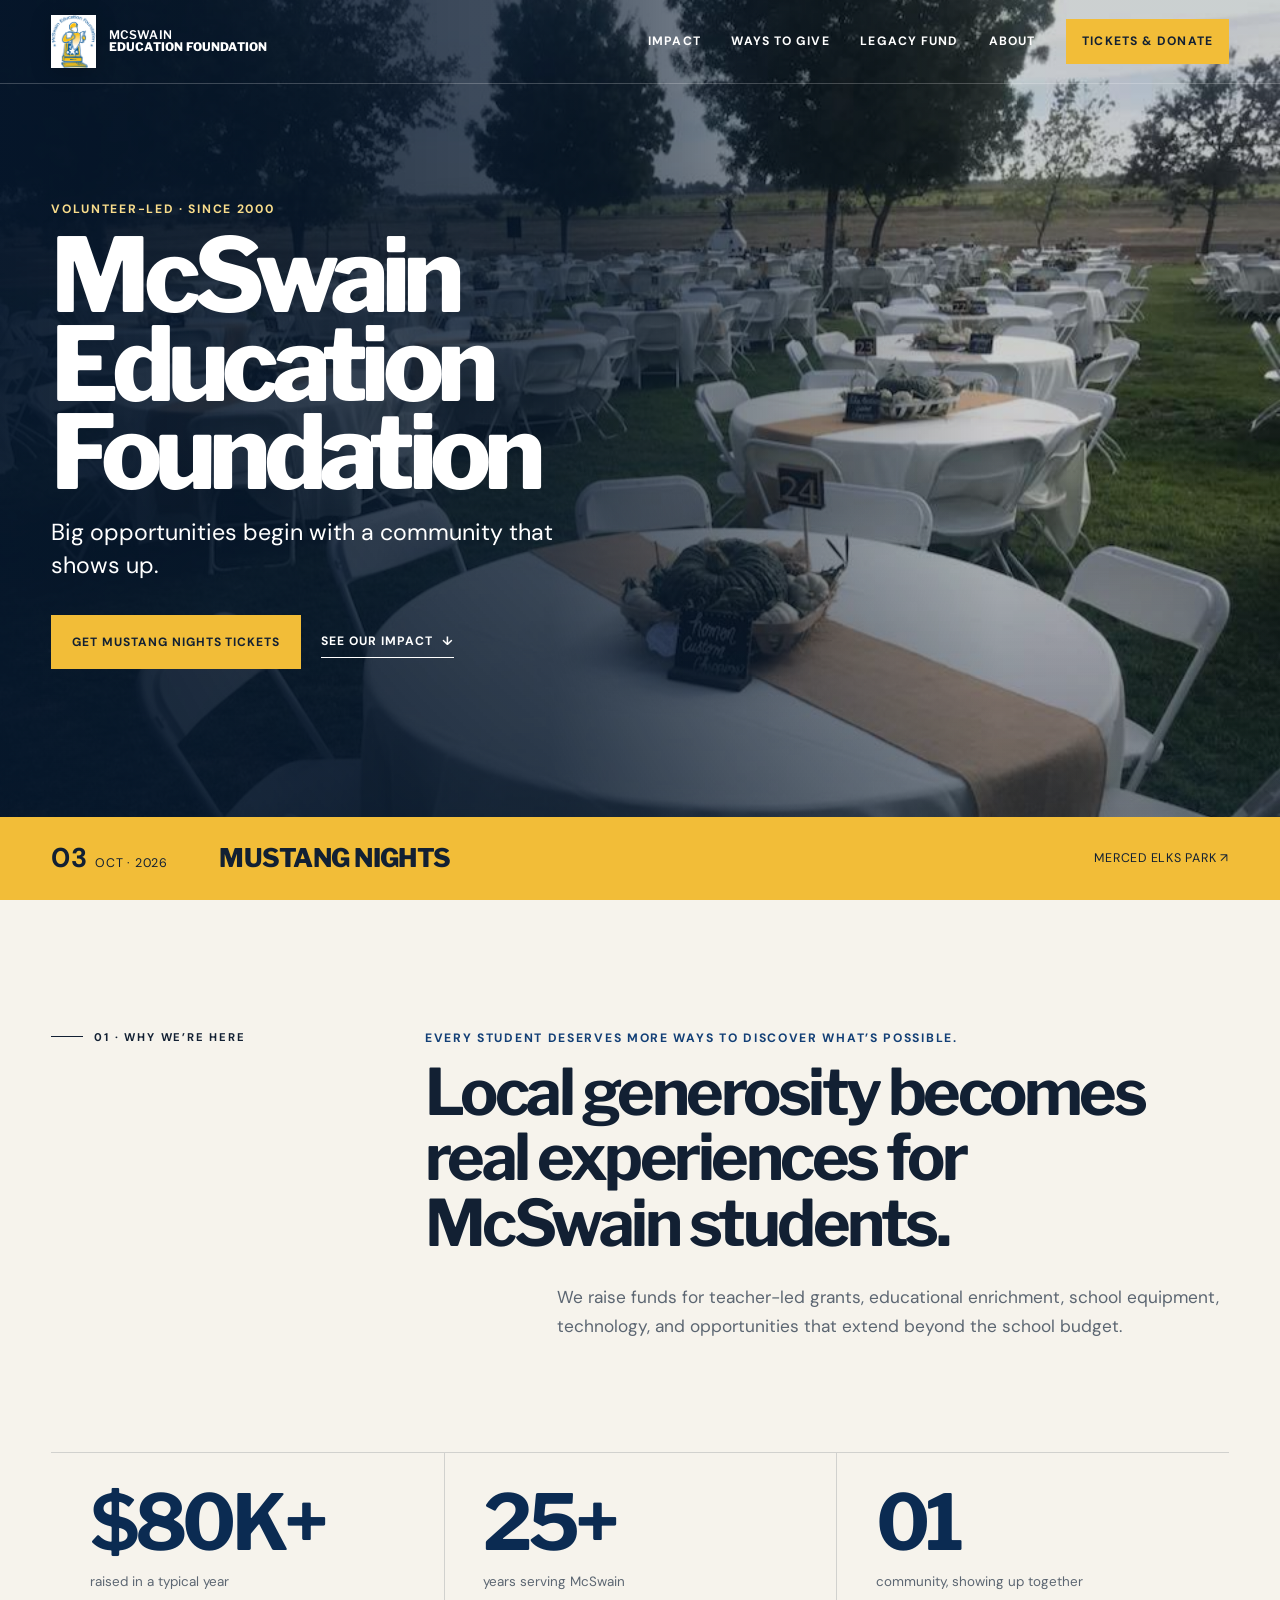
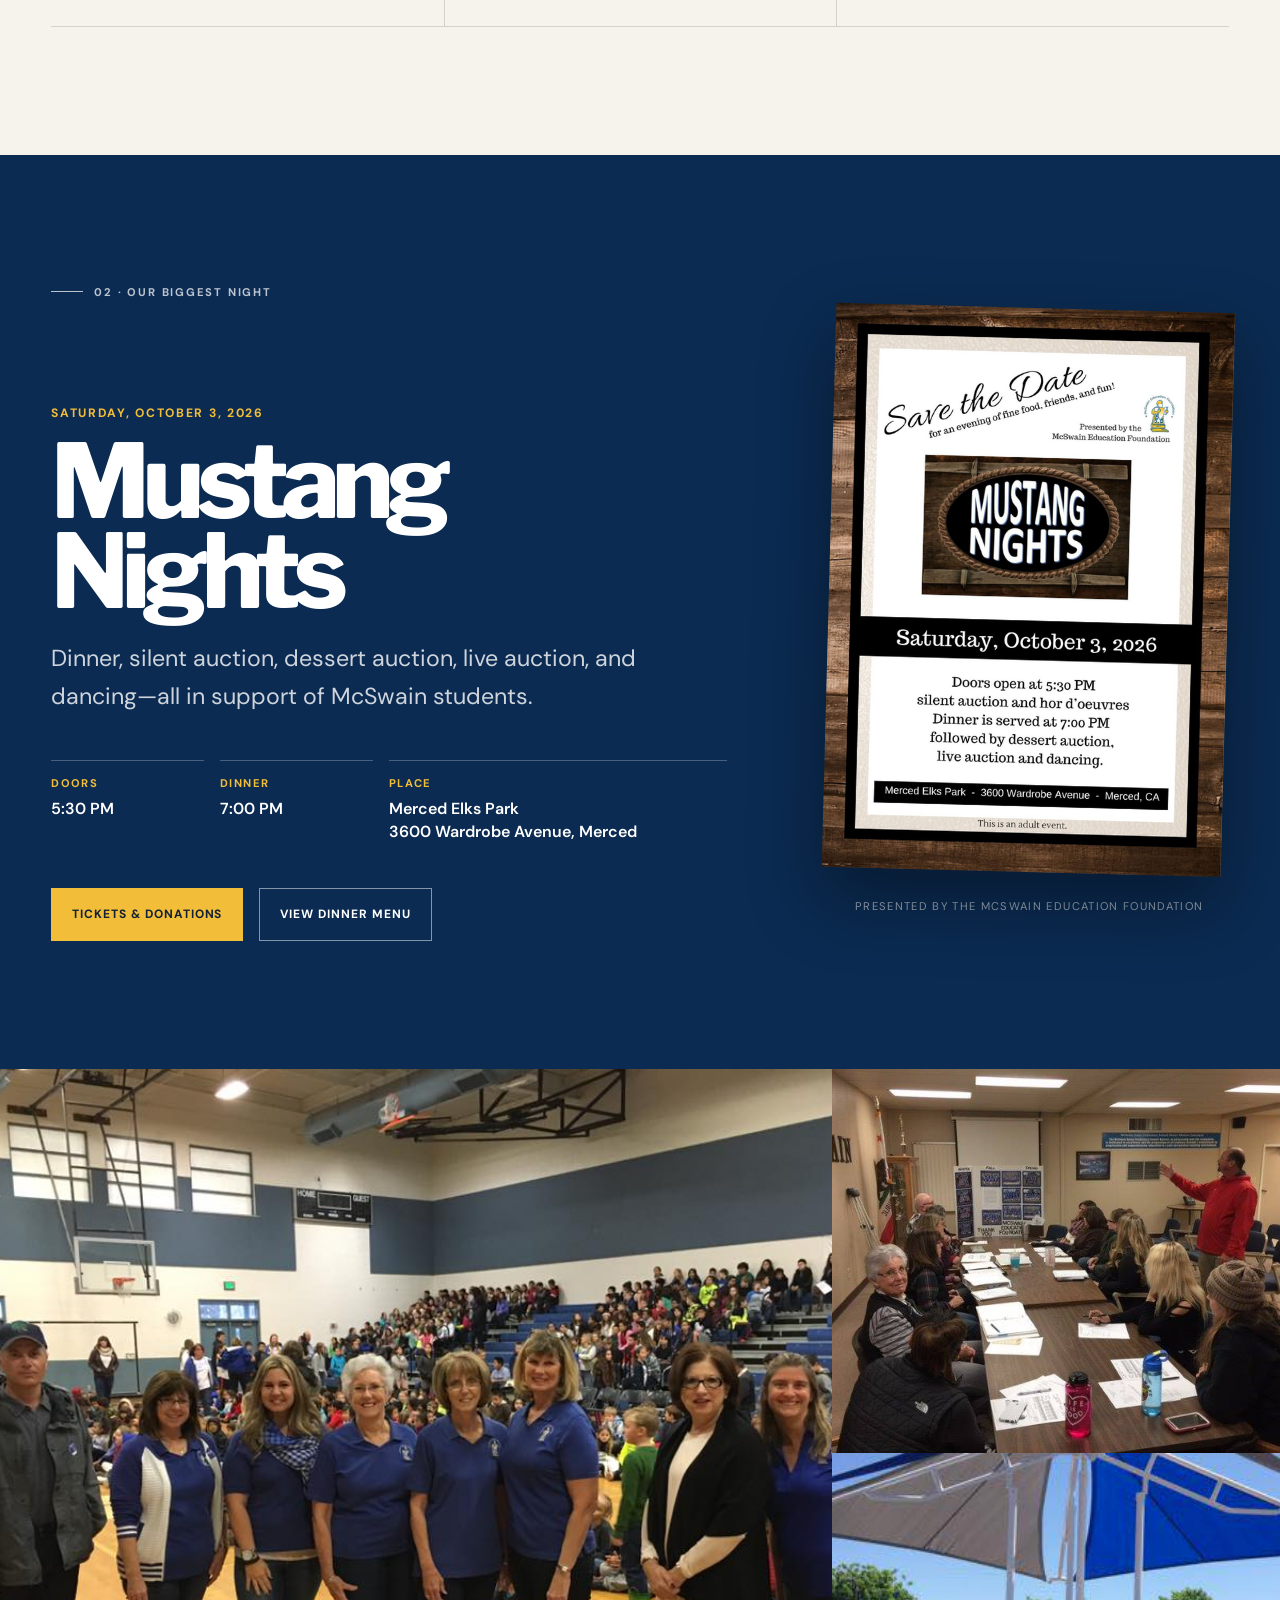
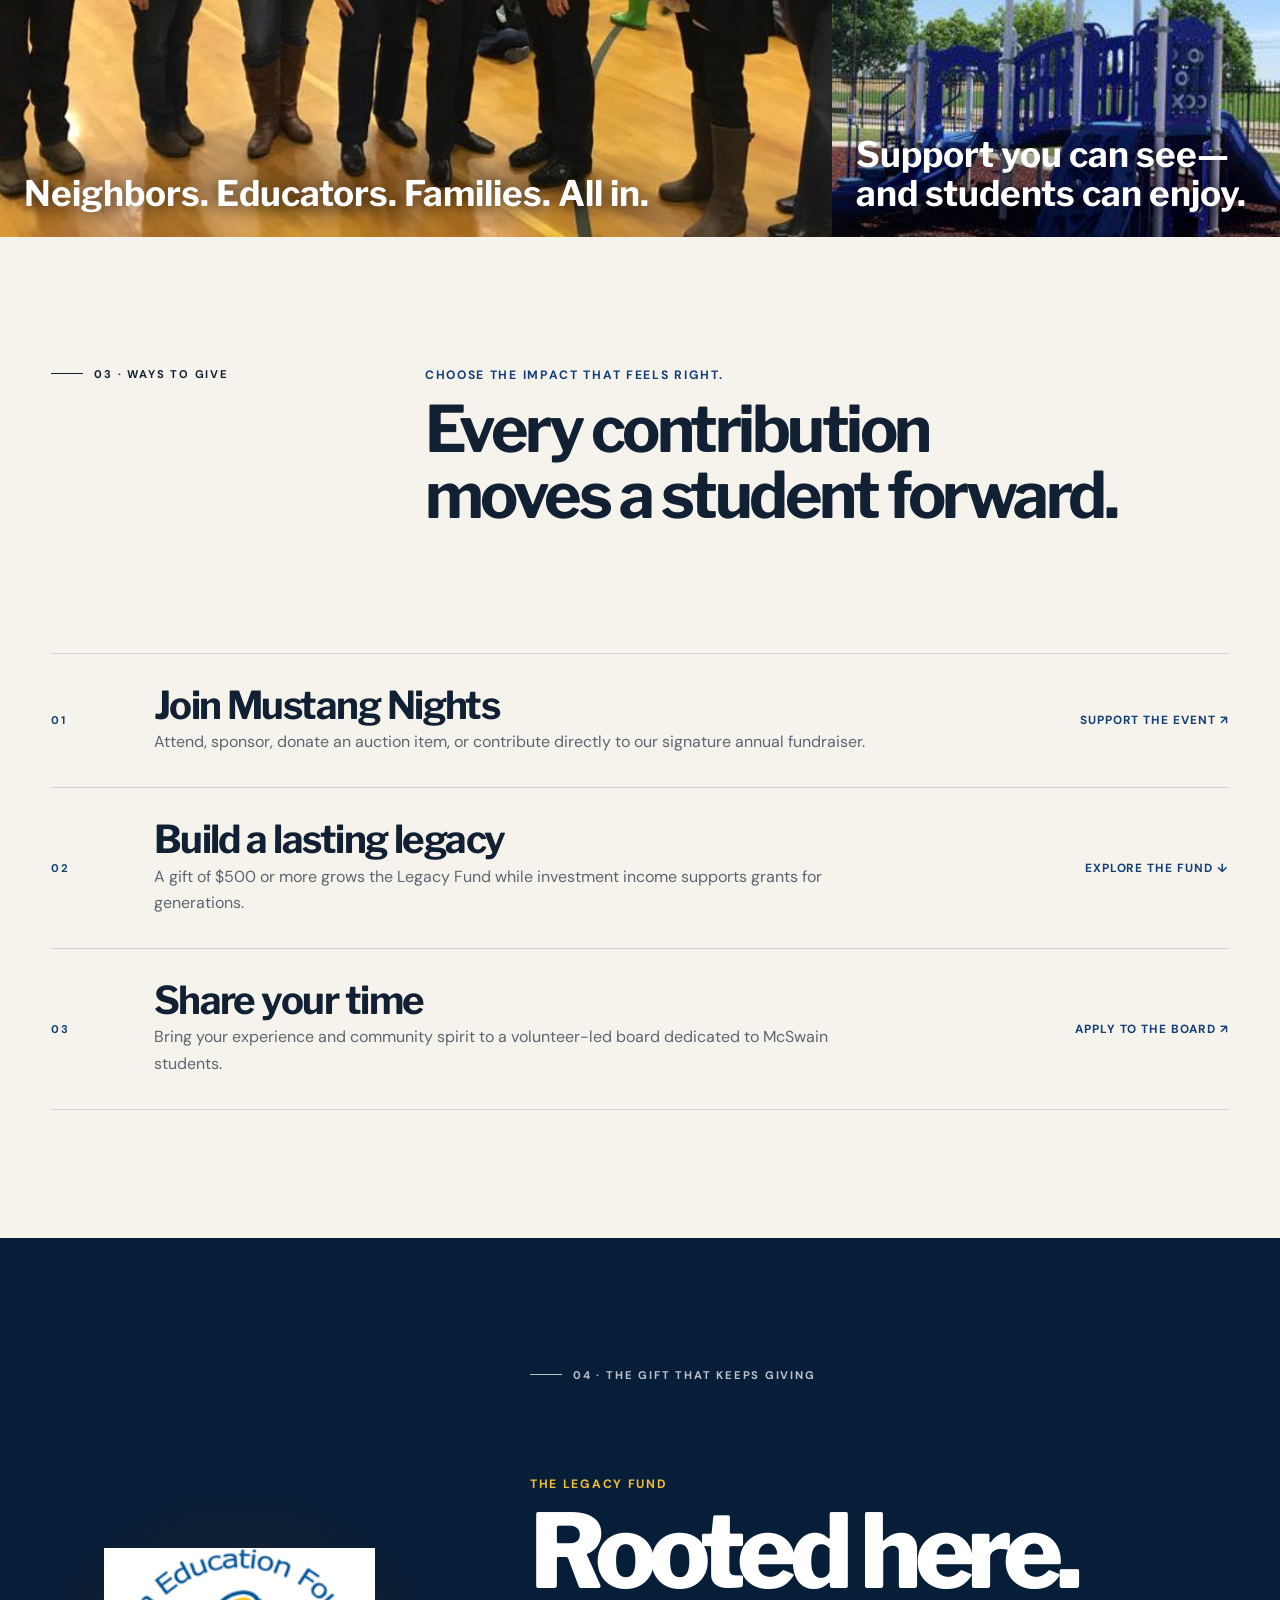
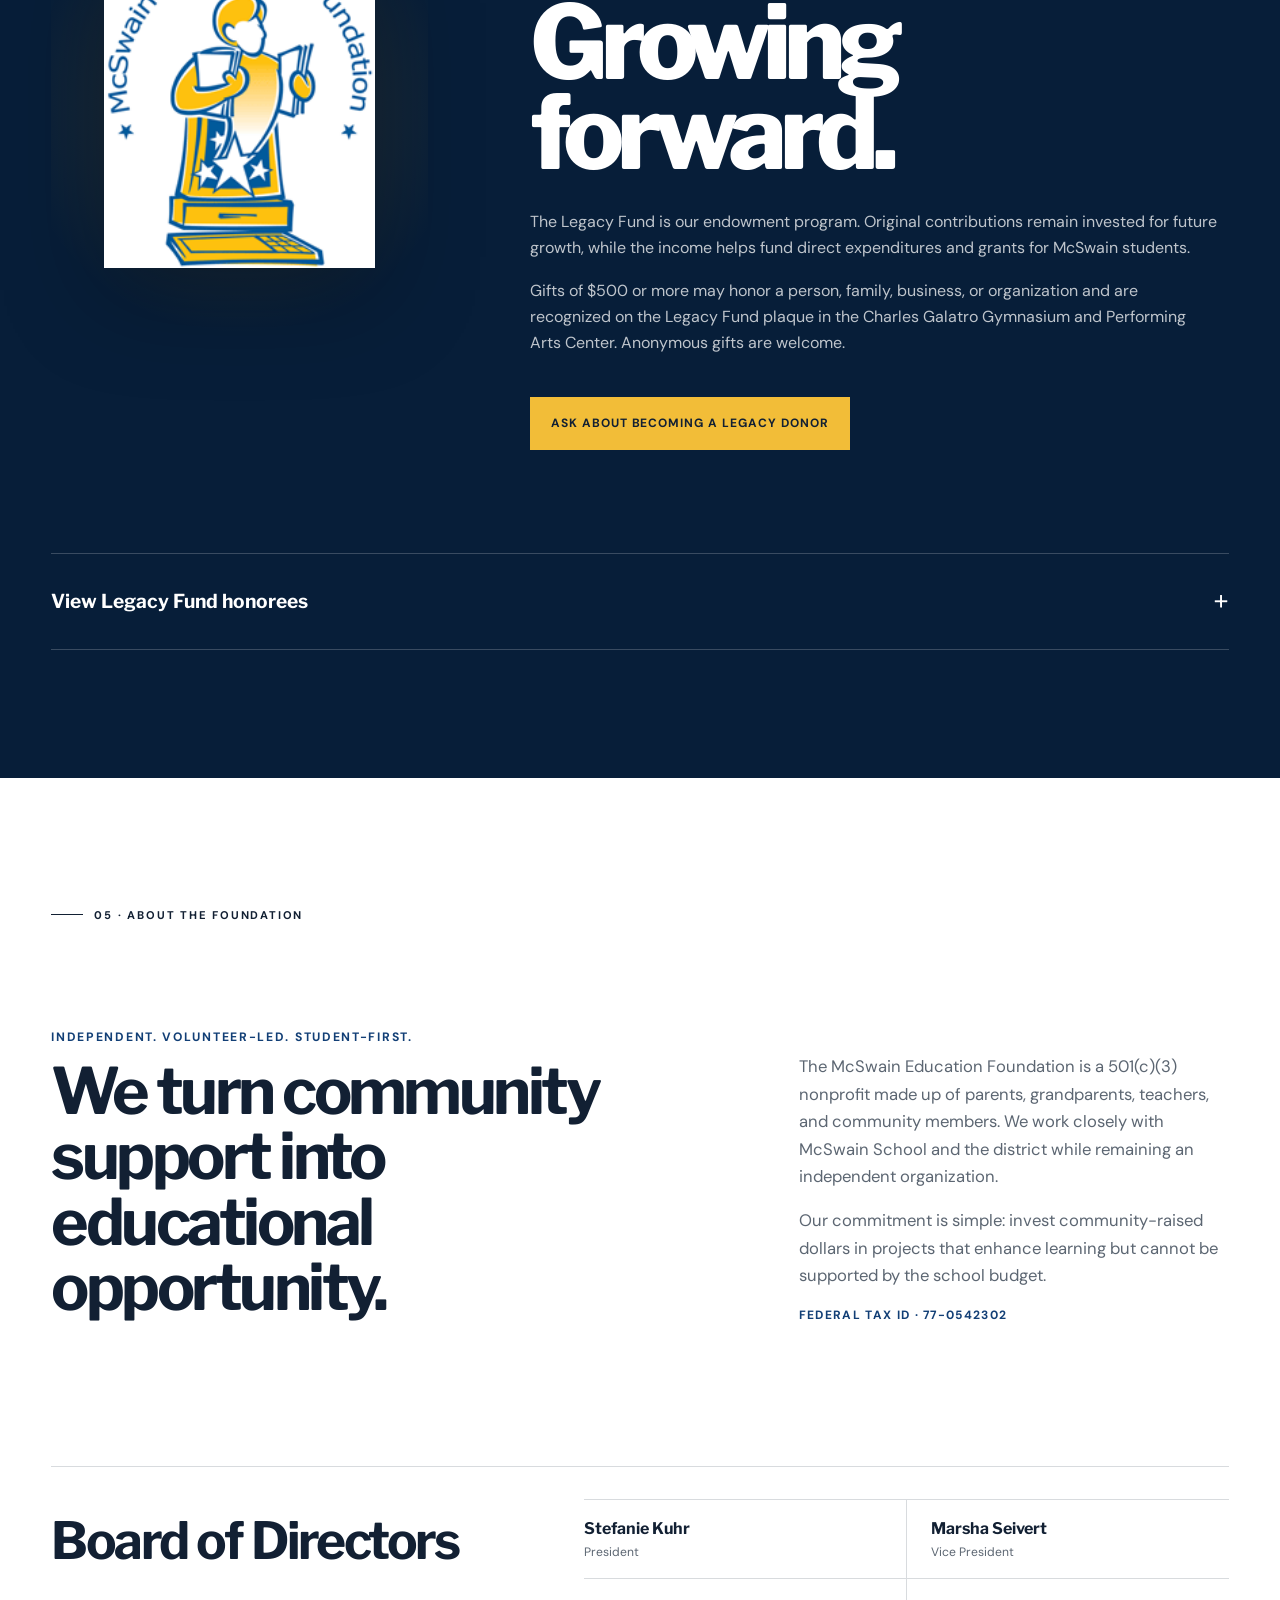
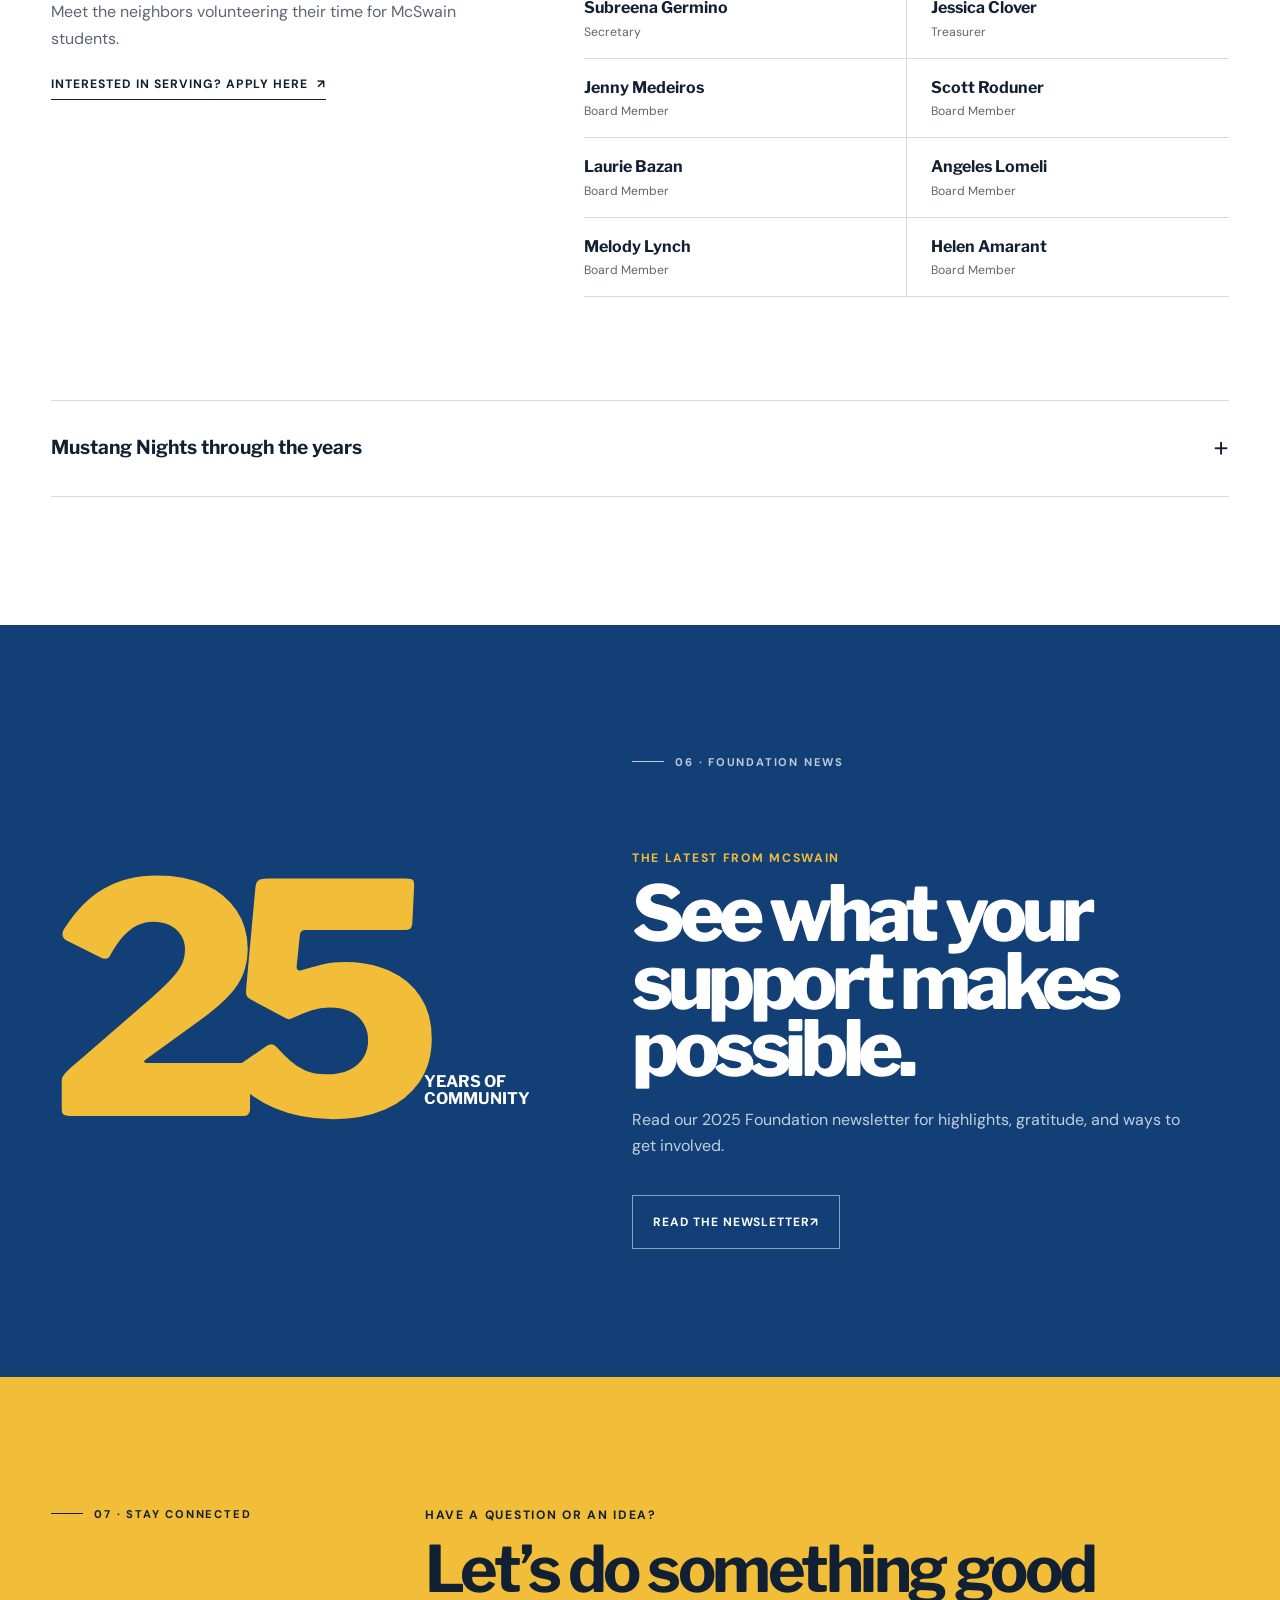
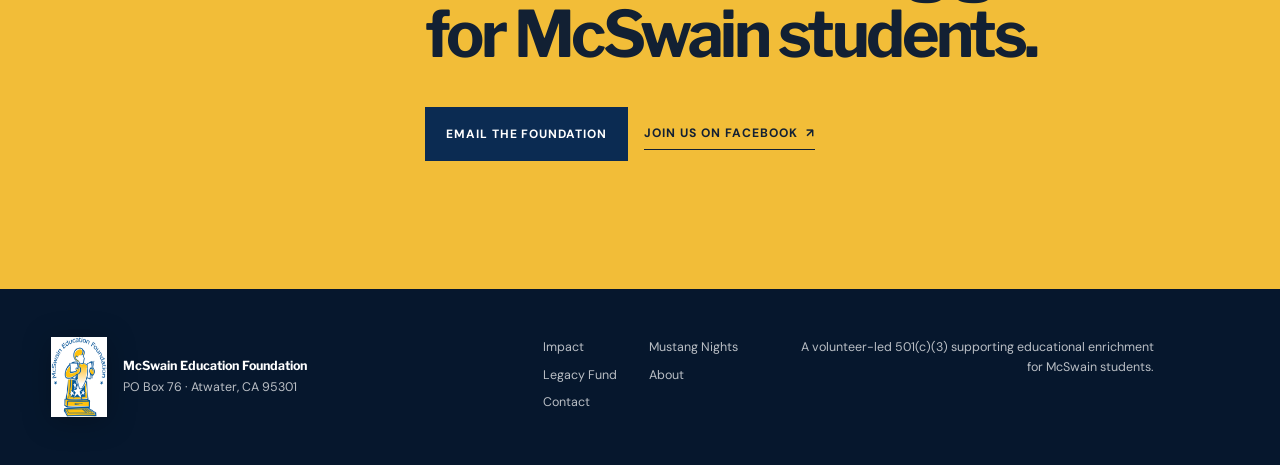
==== site/index.html @ 637811f9 "Build upgraded McSwain Education Foundation website" ====
<!doctype html>
<html lang="en">
  <head>
    <meta charset="UTF-8" />
    <meta name="viewport" content="width=device-width, initial-scale=1.0" />
    <meta
      name="description"
      content="The McSwain Education Foundation helps fund educational opportunities, classroom grants, and student enrichment at McSwain School."
    />
    <meta name="theme-color" content="#0b2b52" />
    <meta property="og:title" content="McSwain Education Foundation" />
    <meta
      property="og:description"
      content="A community-powered foundation creating bigger opportunities for McSwain students."
    />
    <meta property="og:image" content="assets/mustang-nights-tables.jpg" />
    <title>McSwain Education Foundation</title>
    <link rel="icon" href="assets/foundation-logo.png" />
    <link rel="preconnect" href="https://fonts.googleapis.com" />
    <link rel="preconnect" href="https://fonts.gstatic.com" crossorigin />
    <link
      href="https://fonts.googleapis.com/css2?family=DM+Sans:wght@400;500;600;700&family=Libre+Franklin:ital,wght@0,600;0,700;0,800;1,600&display=swap"
      rel="stylesheet"
    />
    <link rel="stylesheet" href="styles.css" />
    <script type="application/ld+json">
      {
        "@context": "https://schema.org",
        "@type": "NGO",
        "name": "McSwain Education Foundation",
        "foundingDate": "2000",
        "address": {
          "@type": "PostalAddress",
          "postOfficeBoxNumber": "76",
          "addressLocality": "Atwater",
          "addressRegion": "CA",
          "postalCode": "95301",
          "addressCountry": "US"
        },
        "taxID": "77-0542302"
      }
    </script>
  </head>
  <body>
    <a class="skip-link" href="#main">Skip to content</a>

    <header class="site-header" data-header>
      <a class="brand" href="#top" aria-label="McSwain Education Foundation home">
        <img src="assets/foundation-logo.png" alt="" width="54" height="64" />
        <span>McSwain <strong>Education Foundation</strong></span>
      </a>
      <button class="menu-toggle" type="button" aria-expanded="false" aria-controls="site-nav">
        <span></span><span></span>
        <span class="sr-only">Open menu</span>
      </button>
      <nav id="site-nav" class="site-nav" aria-label="Primary navigation">
        <a href="#impact">Impact</a>
        <a href="#give">Ways to give</a>
        <a href="#legacy">Legacy fund</a>
        <a href="#about">About</a>
        <a class="nav-cta" href="https://mcswaineducationfoundation.ticketspice.com/2026-mustang-nights">Tickets &amp; donate</a>
      </nav>
    </header>

    <main id="main">
      <section id="top" class="hero" aria-labelledby="hero-title">
        <div class="hero-media" aria-hidden="true">
          <img src="assets/mustang-nights-tables.jpg" alt="" />
        </div>
        <div class="hero-shade" aria-hidden="true"></div>
        <div class="hero-content">
          <p class="eyebrow hero-kicker">Volunteer-led · Since 2000</p>
          <h1 id="hero-title">McSwain<br />Education Foundation</h1>
          <p class="hero-promise">Big opportunities begin with a community that shows up.</p>
          <div class="hero-actions">
            <a class="button button-gold" href="https://mcswaineducationfoundation.ticketspice.com/2026-mustang-nights">Get Mustang Nights tickets</a>
            <a class="text-link text-link-light" href="#impact">See our impact <span aria-hidden="true">↓</span></a>
          </div>
        </div>
        <a class="event-ribbon" href="#mustang-nights" aria-label="Mustang Nights 2026 event details">
          <span class="event-date"><strong>03</strong> OCT · 2026</span>
          <span class="event-name">Mustang Nights</span>
          <span class="event-place">Merced Elks Park <span aria-hidden="true">↗</span></span>
        </a>
      </section>

      <section id="impact" class="intro section-pad">
        <div class="section-label reveal">01 · Why we’re here</div>
        <div class="intro-copy reveal">
          <p class="eyebrow">Every student deserves more ways to discover what’s possible.</p>
          <h2>Local generosity becomes real experiences for McSwain students.</h2>
          <p>
            We raise funds for teacher-led grants, educational enrichment, school equipment,
            technology, and opportunities that extend beyond the school budget.
          </p>
        </div>
        <div class="impact-numbers reveal" aria-label="Foundation highlights">
          <div><strong>$80K+</strong><span>raised in a typical year</span></div>
          <div><strong>25+</strong><span>years serving McSwain</span></div>
          <div><strong>01</strong><span>community, showing up together</span></div>
        </div>
      </section>

      <section id="mustang-nights" class="event-feature section-pad">
        <div class="event-copy reveal">
          <div class="section-label section-label-light">02 · Our biggest night</div>
          <p class="eyebrow eyebrow-gold">Saturday, October 3, 2026</p>
          <h2>Mustang Nights</h2>
          <p class="event-lede">
            Dinner, silent auction, dessert auction, live auction, and dancing—all in support
            of McSwain students.
          </p>
          <dl class="event-details">
            <div><dt>Doors</dt><dd>5:30 PM</dd></div>
            <div><dt>Dinner</dt><dd>7:00 PM</dd></div>
            <div><dt>Place</dt><dd>Merced Elks Park<br />3600 Wardrobe Avenue, Merced</dd></div>
          </dl>
          <div class="button-row">
            <a class="button button-gold" href="https://mcswaineducationfoundation.ticketspice.com/2026-mustang-nights">Tickets &amp; donations</a>
            <button class="button button-outline" type="button" data-open-menu>View dinner menu</button>
          </div>
        </div>
        <figure class="event-poster reveal">
          <img src="assets/mustang-nights-2026.png" alt="Mustang Nights event invitation for October 3, 2026" />
          <figcaption>Presented by the McSwain Education Foundation</figcaption>
        </figure>
      </section>

      <section class="photo-story" aria-label="McSwain community in action">
        <figure class="photo photo-wide reveal">
          <img src="assets/mustang-nights-volunteers.jpg" alt="McSwain Education Foundation volunteers together at an event" loading="lazy" />
          <figcaption>Neighbors. Educators. Families. All in.</figcaption>
        </figure>
        <figure class="photo reveal">
          <img src="assets/community-meeting.jpg" alt="Community members working together at a Foundation gathering" loading="lazy" />
        </figure>
        <figure class="photo reveal">
          <img src="assets/mcswain-playground.png" alt="Blue playground equipment funded for McSwain students" loading="lazy" />
          <figcaption>Support you can see—and students can enjoy.</figcaption>
        </figure>
      </section>

      <section id="give" class="give section-pad">
        <div class="section-label reveal">03 · Ways to give</div>
        <div class="section-heading reveal">
          <p class="eyebrow">Choose the impact that feels right.</p>
          <h2>Every contribution moves a student forward.</h2>
        </div>
        <div class="give-list">
          <article class="give-item reveal">
            <span class="give-number">01</span>
            <div>
              <h3>Join Mustang Nights</h3>
              <p>Attend, sponsor, donate an auction item, or contribute directly to our signature annual fundraiser.</p>
            </div>
            <a href="https://mcswaineducationfoundation.ticketspice.com/2026-mustang-nights" aria-label="Support Mustang Nights">Support the event <span aria-hidden="true">↗</span></a>
          </article>
          <article class="give-item reveal">
            <span class="give-number">02</span>
            <div>
              <h3>Build a lasting legacy</h3>
              <p>A gift of $500 or more grows the Legacy Fund while investment income supports grants for generations.</p>
            </div>
            <a href="#legacy">Explore the fund <span aria-hidden="true">↓</span></a>
          </article>
          <article class="give-item reveal">
            <span class="give-number">03</span>
            <div>
              <h3>Share your time</h3>
              <p>Bring your experience and community spirit to a volunteer-led board dedicated to McSwain students.</p>
            </div>
            <a href="https://docs.google.com/document/d/1Uos8PiHecew7Do11fbAXiZWEbtcxI75zvogA-jwVEys/edit">Apply to the board <span aria-hidden="true">↗</span></a>
          </article>
        </div>
      </section>

      <section id="legacy" class="legacy section-pad">
        <div class="legacy-mark reveal" aria-hidden="true">
          <img src="assets/foundation-logo.png" alt="" loading="lazy" />
        </div>
        <div class="legacy-copy reveal">
          <div class="section-label section-label-light">04 · The gift that keeps giving</div>
          <p class="eyebrow eyebrow-gold">The Legacy Fund</p>
          <h2>Rooted here.<br />Growing forward.</h2>
          <p>
            The Legacy Fund is our endowment program. Original contributions remain invested
            for future growth, while the income helps fund direct expenditures and grants for
            McSwain students.
          </p>
          <p>
            Gifts of $500 or more may honor a person, family, business, or organization and
            are recognized on the Legacy Fund plaque in the Charles Galatro Gymnasium and
            Performing Arts Center. Anonymous gifts are welcome.
          </p>
          <a class="button button-gold" href="mailto:sdonnell11@gmail.com?subject=Legacy%20Fund%20information">Ask about becoming a Legacy donor</a>
        </div>
        <details class="donor-roll reveal">
          <summary>View Legacy Fund honorees <span aria-hidden="true">+</span></summary>
          <div class="donor-columns">
            <div>
              <h3>Founding Legacy Members</h3>
              <p>Bobby and Jackie Dallas<br />Bud and Eleanor Roduner<br />Charles and Linda Galatro<br />Clyde and Barbara Fields<br />Dennis Cardoza and Barbara McLoughlin<br />George and Debra Morrow<br />Jim and Tricia King<br />Joe and Helen Amarant<br />John and Eleanor Lema<br />Mark and Marsha Seivert<br />The Carabello Family<br />In memory of Christina Volbrecht<br />Stribling Family Trust<br />Todd and Becky Machado<br />Tim and Marilyn O’Neil<br />The Belo Family<br />Don and Betty Rogers<br />Richard, Tom, and Bernadine Rogers</p>
            </div>
            <div>
              <h3>Legacy Donors</h3>
              <p>Walt and Sue Koehn<br />Ted and Maria Dietz Family<br />Clay and Sheri Nordman<br />Santa Fe Pet Hospital<br />Silver Bell Barn<br />Gary and Linda Rieke<br />Kevin and Suzanne Mitchell<br />Phil and Katie Favier<br />Grossman Family<br />The Ewing Family<br />Amy and Keith Kano<br />Joe Stefani Family<br />The Seifert Family<br />Richard and Carol Robinson<br />Vince &amp; Kathy Fucillo<br />Reschenberg Family<br />Terry &amp; Stacey Bohlke<br />Homen Family<br />Ray &amp; Lucille Milani<br />County Bank<br />Buhach Preschool<br />Donald Woods Family<br />Scott Skidmore Family<br />Paul Singer Family<br />John and Marlene Johnson<br />Matt and Kenny Sellers<br />Hertan Family<br />Eli and Laurie Bazan<br />The Godbold Family</p>
            </div>
          </div>
        </details>
      </section>

      <section id="about" class="about section-pad">
        <div class="section-label reveal">05 · About the Foundation</div>
        <div class="about-grid">
          <div class="about-lede reveal">
            <p class="eyebrow">Independent. Volunteer-led. Student-first.</p>
            <h2>We turn community support into educational opportunity.</h2>
          </div>
          <div class="about-body reveal">
            <p>
              The McSwain Education Foundation is a 501(c)(3) nonprofit made up of parents,
              grandparents, teachers, and community members. We work closely with McSwain
              School and the district while remaining an independent organization.
            </p>
            <p>
              Our commitment is simple: invest community-raised dollars in projects that
              enhance learning but cannot be supported by the school budget.
            </p>
            <p class="tax-id">Federal Tax ID · 77-0542302</p>
          </div>
        </div>

        <div class="board reveal">
          <div class="board-intro">
            <h3>Board of Directors</h3>
            <p>Meet the neighbors volunteering their time for McSwain students.</p>
            <a class="text-link" href="https://docs.google.com/document/d/1Uos8PiHecew7Do11fbAXiZWEbtcxI75zvogA-jwVEys/edit">Interested in serving? Apply here <span aria-hidden="true">↗</span></a>
          </div>
          <ul class="board-list">
            <li><strong>Stefanie Kuhr</strong><span>President</span></li>
            <li><strong>Marsha Seivert</strong><span>Vice President</span></li>
            <li><strong>Subreena Germino</strong><span>Secretary</span></li>
            <li><strong>Jessica Clover</strong><span>Treasurer</span></li>
            <li><strong>Jenny Medeiros</strong><span>Board Member</span></li>
            <li><strong>Scott Roduner</strong><span>Board Member</span></li>
            <li><strong>Laurie Bazan</strong><span>Board Member</span></li>
            <li><strong>Angeles Lomeli</strong><span>Board Member</span></li>
            <li><strong>Melody Lynch</strong><span>Board Member</span></li>
            <li><strong>Helen Amarant</strong><span>Board Member</span></li>
          </ul>
        </div>

        <details class="history reveal">
          <summary>Mustang Nights through the years <span aria-hidden="true">+</span></summary>
          <div class="history-grid">
            <p><strong>2026</strong> Mustang Nights · October 3</p>
            <p><strong>2025</strong> Mustang Nights · October 4</p>
            <p><strong>2024</strong> Mustang Nights · September 28</p>
            <p><strong>2023</strong> Mustang Nights · October 7</p>
            <p><strong>2022</strong> Mustang Nights · October 8</p>
            <p><strong>2021</strong> Drive-thru Mustang Nights &amp; Virtual Auction</p>
            <p><strong>2020</strong> No event due to COVID</p>
            <p><strong>2019</strong> Mustang Nights</p>
            <p><strong>2018</strong> Happy Fall Y’all</p>
            <p><strong>2017</strong> Boots, Chaps and Cowboy Hats</p>
            <p><strong>2016</strong> Boots and Bling</p>
            <p><strong>2015</strong> Taste of Wild Wild West</p>
            <p><strong>2014</strong> Taste of California Mardi Gras</p>
            <p><strong>2013</strong> Taste of California Goes South of the Border</p>
            <p><strong>2012</strong> Taste of the Tropics</p>
            <p><strong>2011</strong> Taste of Tuscany</p>
            <p><strong>2010</strong> Denim and Diamonds</p>
            <p><strong>2009</strong> Taste of California Goes Country</p>
            <p><strong>2008</strong> Taste of California</p>
          </div>
        </details>
      </section>

      <section id="news" class="news section-pad">
        <div class="news-art reveal" aria-hidden="true"><span>25</span><small>years of<br />community</small></div>
        <div class="news-copy reveal">
          <div class="section-label section-label-light">06 · Foundation news</div>
          <p class="eyebrow eyebrow-gold">The latest from McSwain</p>
          <h2>See what your support makes possible.</h2>
          <p>Read our 2025 Foundation newsletter for highlights, gratitude, and ways to get involved.</p>
          <a class="button button-outline" href="documents/2025-foundation-newsletter.pdf">Read the newsletter <span aria-hidden="true">↗</span></a>
        </div>
      </section>

      <section id="contact" class="contact section-pad">
        <div class="section-label reveal">07 · Stay connected</div>
        <div class="contact-inner reveal">
          <p class="eyebrow">Have a question or an idea?</p>
          <h2>Let’s do something good for McSwain students.</h2>
          <div class="contact-actions">
            <a class="button button-blue" href="mailto:sdonnell11@gmail.com">Email the Foundation</a>
            <a class="text-link" href="https://www.facebook.com/groups/1646034125611234/">Join us on Facebook <span aria-hidden="true">↗</span></a>
          </div>
        </div>
      </section>
    </main>

    <footer class="site-footer">
      <div class="footer-brand">
        <img src="assets/foundation-logo.png" alt="" width="68" height="80" loading="lazy" />
        <p><strong>McSwain Education Foundation</strong><br />PO Box 76 · Atwater, CA 95301</p>
      </div>
      <nav aria-label="Footer navigation">
        <a href="#impact">Impact</a>
        <a href="#mustang-nights">Mustang Nights</a>
        <a href="#legacy">Legacy Fund</a>
        <a href="#about">About</a>
        <a href="#contact">Contact</a>
      </nav>
      <p class="footer-note">A volunteer-led 501(c)(3) supporting educational enrichment for McSwain students.</p>
    </footer>

    <dialog class="menu-dialog" data-menu-dialog>
      <button class="dialog-close" type="button" data-close-menu aria-label="Close dinner menu">×</button>
      <div class="dialog-layout">
        <img src="assets/ribeye-dinner.jpg" alt="Ribeye steak dinner" loading="lazy" />
        <div>
          <p class="eyebrow">Slick Fork Catering</p>
          <h2>Mustang Nights Dinner</h2>
          <ul>
            <li>Salad with ranch or balsamic</li>
            <li>Rolls and butter</li>
            <li>15-ounce ribeye with garlic butter</li>
            <li>Garlic mashed potatoes</li>
            <li>Seasonal grilled vegetables</li>
            <li>Cowboy corn</li>
            <li>Dessert auction following dinner</li>
          </ul>
          <a class="button button-gold" href="https://mcswaineducationfoundation.ticketspice.com/2026-mustang-nights">Get tickets</a>
        </div>
      </div>
    </dialog>

    <script src="script.js"></script>
  </body>
</html>
---- site/styles.css ----
:root {
  --blue: #0b2b52;
  --blue-2: #123f76;
  --blue-3: #dce8f5;
  --gold: #f2bd38;
  --gold-soft: #f8dc8b;
  --ink: #122033;
  --muted: #5c6672;
  --paper: #f6f3ec;
  --white: #fff;
  --line: rgba(18, 32, 51, 0.16);
  --display: "Libre Franklin", Helvetica, Arial, sans-serif;
  --body: "DM Sans", Helvetica, Arial, sans-serif;
  --pad: clamp(1.35rem, 4vw, 4.75rem);
}

*, *::before, *::after { box-sizing: border-box; }
html { scroll-behavior: smooth; scroll-padding-top: 6rem; }
body {
  margin: 0;
  color: var(--ink);
  background: var(--paper);
  font-family: var(--body);
  font-size: 1rem;
  line-height: 1.65;
  -webkit-font-smoothing: antialiased;
}
body.menu-open { overflow: hidden; }
img { display: block; max-width: 100%; }
a { color: inherit; }
button, a { -webkit-tap-highlight-color: transparent; }
button { font: inherit; }

.skip-link {
  position: fixed;
  left: 1rem;
  top: -5rem;
  z-index: 100;
  padding: 0.75rem 1rem;
  color: var(--white);
  background: var(--blue);
}
.skip-link:focus { top: 1rem; }
.sr-only {
  position: absolute;
  width: 1px;
  height: 1px;
  padding: 0;
  margin: -1px;
  overflow: hidden;
  clip: rect(0, 0, 0, 0);
  white-space: nowrap;
  border: 0;
}

.site-header {
  position: fixed;
  inset: 0 0 auto;
  z-index: 30;
  display: flex;
  align-items: center;
  justify-content: space-between;
  min-height: 5.25rem;
  padding: 0.6rem var(--pad);
  color: var(--white);
  border-bottom: 1px solid rgba(255, 255, 255, 0.22);
  transition: background 220ms ease, color 220ms ease, min-height 220ms ease, box-shadow 220ms ease;
}
.site-header.is-scrolled,
.site-header.is-open {
  min-height: 4.6rem;
  color: var(--ink);
  background: rgba(246, 243, 236, 0.96);
  border-bottom-color: var(--line);
  box-shadow: 0 8px 28px rgba(11, 43, 82, 0.08);
  backdrop-filter: blur(14px);
}
.brand {
  display: inline-flex;
  align-items: center;
  gap: 0.8rem;
  color: inherit;
  font-family: var(--display);
  font-size: 0.74rem;
  font-weight: 600;
  line-height: 1.05;
  letter-spacing: 0.015em;
  text-decoration: none;
  text-transform: uppercase;
}
.brand img {
  width: 2.8rem;
  height: 3.3rem;
  object-fit: contain;
  filter: drop-shadow(0 3px 10px rgba(0,0,0,.18));
}
.brand span { max-width: 10rem; }
.brand strong { display: block; font-weight: 800; }
.site-nav { display: flex; align-items: center; gap: clamp(1rem, 2.4vw, 2.5rem); }
.site-nav a {
  font-size: 0.76rem;
  font-weight: 700;
  letter-spacing: 0.09em;
  text-decoration: none;
  text-transform: uppercase;
}
.site-nav a:not(.nav-cta) { position: relative; }
.site-nav a:not(.nav-cta)::after {
  position: absolute;
  right: 0;
  bottom: -0.5rem;
  left: 0;
  height: 2px;
  content: "";
  background: var(--gold);
  transform: scaleX(0);
  transform-origin: left;
  transition: transform 180ms ease;
}
.site-nav a:hover::after, .site-nav a:focus-visible::after { transform: scaleX(1); }
.nav-cta {
  padding: 0.78rem 1rem;
  color: var(--ink);
  background: var(--gold);
  transition: transform 180ms ease, background 180ms ease;
}
.nav-cta:hover { background: var(--gold-soft); transform: translateY(-2px); }
.menu-toggle { display: none; }

.hero {
  position: relative;
  display: grid;
  min-height: 100svh;
  color: var(--white);
  isolation: isolate;
  overflow: hidden;
}
.hero-media, .hero-shade { position: absolute; inset: 0; z-index: -2; }
.hero-media img {
  width: 100%;
  height: 100%;
  object-fit: cover;
  object-position: center 48%;
  animation: hero-drift 11s ease-out both;
}
.hero-shade {
  z-index: -1;
  background:
    linear-gradient(90deg, rgba(5, 22, 43, 0.94) 0%, rgba(5, 22, 43, 0.74) 43%, rgba(5, 22, 43, 0.2) 78%),
    linear-gradient(0deg, rgba(5, 22, 43, 0.52) 0%, transparent 50%);
}
.hero-content {
  align-self: center;
  width: min(100%, 78rem);
  padding: 8rem var(--pad) 10rem;
}
.hero-kicker { animation: rise-in 700ms 120ms ease-out both; }
.hero h1 {
  max-width: 12ch;
  margin: 0.3rem 0 1.25rem;
  font-family: var(--display);
  font-size: clamp(3.25rem, 8vw, 7.8rem);
  font-weight: 800;
  line-height: 0.86;
  letter-spacing: -0.065em;
  text-wrap: balance;
  animation: rise-in 800ms 210ms ease-out both;
}
.hero-promise {
  max-width: 36rem;
  margin: 0 0 2rem;
  font-size: clamp(1.08rem, 2vw, 1.45rem);
  line-height: 1.45;
  animation: rise-in 800ms 320ms ease-out both;
}
.hero-actions { display: flex; flex-wrap: wrap; align-items: center; gap: 1.25rem; animation: rise-in 800ms 410ms ease-out both; }
.event-ribbon {
  position: absolute;
  right: 0;
  bottom: 0;
  left: 0;
  display: grid;
  grid-template-columns: auto 1fr auto;
  gap: clamp(1rem, 4vw, 4rem);
  align-items: center;
  padding: 1.2rem var(--pad);
  color: var(--ink);
  background: var(--gold);
  font-size: 0.78rem;
  letter-spacing: 0.06em;
  text-decoration: none;
  text-transform: uppercase;
  transition: background 180ms ease;
}
.event-ribbon:hover { background: var(--gold-soft); }
.event-date strong { margin-right: 0.25rem; font-size: 1.7rem; }
.event-name { font-family: var(--display); font-size: clamp(1.1rem, 2vw, 1.65rem); font-weight: 800; letter-spacing: -0.02em; }
.event-place { text-align: right; }

.section-pad { padding: clamp(5rem, 10vw, 9rem) var(--pad); }
.section-label {
  font-size: 0.7rem;
  font-weight: 700;
  letter-spacing: 0.16em;
  text-transform: uppercase;
}
.section-label::before { display: inline-block; width: 2rem; height: 1px; margin: 0 0.7rem 0.25rem 0; content: ""; background: currentColor; }
.section-label-light { color: rgba(255, 255, 255, 0.72); }
.eyebrow {
  margin: 0 0 0.75rem;
  color: var(--blue-2);
  font-size: 0.76rem;
  font-weight: 700;
  letter-spacing: 0.14em;
  text-transform: uppercase;
}
.hero .eyebrow { color: var(--gold-soft); }
.eyebrow-gold { color: var(--gold); }
.intro {
  display: grid;
  grid-template-columns: minmax(8rem, 0.48fr) 1.3fr;
  gap: 3rem 6vw;
}
.intro-copy { max-width: 61rem; }
.intro h2, .section-heading h2, .about h2, .contact h2 {
  margin: 0;
  font-family: var(--display);
  font-size: clamp(2.35rem, 5vw, 5.2rem);
  font-weight: 700;
  line-height: 1.02;
  letter-spacing: -0.055em;
  text-wrap: balance;
}
.intro-copy > p:last-child {
  max-width: 42rem;
  margin: 1.7rem 0 0 auto;
  color: var(--muted);
  font-size: 1.08rem;
}
.impact-numbers {
  grid-column: 1 / -1;
  display: grid;
  grid-template-columns: repeat(3, 1fr);
  margin-top: clamp(2rem, 5vw, 5rem);
  border-top: 1px solid var(--line);
  border-bottom: 1px solid var(--line);
}
.impact-numbers div { padding: 2rem clamp(0.5rem, 3vw, 3rem); }
.impact-numbers div + div { border-left: 1px solid var(--line); }
.impact-numbers strong { display: block; color: var(--blue); font-family: var(--display); font-size: clamp(2.5rem, 6vw, 5.5rem); line-height: 1; letter-spacing: -0.06em; }
.impact-numbers span { display: block; margin-top: 0.6rem; color: var(--muted); font-size: 0.84rem; }

.event-feature {
  display: grid;
  grid-template-columns: minmax(0, 1.1fr) minmax(18rem, 0.65fr);
  gap: clamp(3rem, 8vw, 8rem);
  align-items: center;
  color: var(--white);
  background: var(--blue);
  overflow: hidden;
}
.event-feature h2, .legacy h2, .news h2 {
  margin: 0;
  font-family: var(--display);
  font-size: clamp(3.7rem, 8vw, 8rem);
  font-weight: 800;
  line-height: 0.88;
  letter-spacing: -0.07em;
}
.event-feature .section-label { margin-bottom: clamp(3rem, 8vw, 8rem); }
.event-lede { max-width: 38rem; color: rgba(255,255,255,.8); font-size: clamp(1.1rem, 2vw, 1.45rem); }
.event-details { display: grid; grid-template-columns: repeat(3, auto); gap: 1rem; max-width: 46rem; margin: 2.8rem 0; }
.event-details div { padding-top: 0.8rem; border-top: 1px solid rgba(255,255,255,.25); }
.event-details dt { color: var(--gold); font-size: 0.7rem; font-weight: 700; letter-spacing: 0.12em; text-transform: uppercase; }
.event-details dd { margin: 0.35rem 0 0; font-weight: 600; line-height: 1.4; }
.button-row, .contact-actions { display: flex; flex-wrap: wrap; gap: 1rem; align-items: center; }
.button {
  display: inline-flex;
  align-items: center;
  justify-content: center;
  min-height: 3.35rem;
  padding: 0.8rem 1.25rem;
  border: 1px solid transparent;
  border-radius: 0;
  font-size: 0.75rem;
  font-weight: 700;
  letter-spacing: 0.08em;
  line-height: 1.2;
  text-decoration: none;
  text-transform: uppercase;
  cursor: pointer;
  transition: transform 180ms ease, color 180ms ease, background 180ms ease;
}
.button:hover { transform: translateY(-3px); }
.button-gold { color: var(--ink); background: var(--gold); }
.button-gold:hover { background: var(--gold-soft); }
.button-outline { color: var(--white); background: transparent; border-color: rgba(255,255,255,.5); }
.button-outline:hover { color: var(--ink); background: var(--white); }
.button-blue { color: var(--white); background: var(--blue); }
.button-blue:hover { background: var(--blue-2); }
.text-link {
  display: inline-flex;
  gap: 0.55rem;
  align-items: center;
  padding: 0.35rem 0;
  border-bottom: 1px solid currentColor;
  font-size: 0.76rem;
  font-weight: 700;
  letter-spacing: 0.08em;
  text-decoration: none;
  text-transform: uppercase;
}
.text-link span { transition: transform 180ms ease; }
.text-link:hover span { transform: translate(3px, -3px); }
.text-link-light { color: var(--white); }
.event-poster { position: relative; margin: 0; }
.event-poster::before { position: absolute; inset: -1.5rem 1.5rem 1.5rem -1.5rem; z-index: -1; content: ""; border: 1px solid rgba(242,189,56,.7); }
.event-poster img { width: min(100%, 29rem); margin-inline: auto; box-shadow: 0 30px 70px rgba(0,0,0,.4); transform: rotate(1.5deg); }
.event-poster figcaption { margin-top: 1.5rem; color: rgba(255,255,255,.58); font-size: 0.7rem; letter-spacing: 0.12em; text-align: center; text-transform: uppercase; }

.photo-story {
  display: grid;
  grid-template-columns: 1.3fr 0.7fr;
  background: var(--paper);
}
.photo { position: relative; min-height: 24rem; margin: 0; overflow: hidden; }
.photo-wide { grid-row: span 2; min-height: 48rem; }
.photo img { width: 100%; height: 100%; object-fit: cover; transition: transform 700ms cubic-bezier(.2,.7,.2,1); }
.photo:hover img { transform: scale(1.035); }
.photo figcaption { position: absolute; right: 1.5rem; bottom: 1.5rem; left: 1.5rem; color: var(--white); font-family: var(--display); font-size: clamp(1.2rem, 3vw, 2.2rem); font-weight: 700; line-height: 1.1; text-shadow: 0 2px 18px rgba(0,0,0,.7); }

.give { display: grid; grid-template-columns: minmax(8rem,.48fr) 1.3fr; gap: 3rem 6vw; }
.section-heading { max-width: 60rem; }
.give-list { grid-column: 1 / -1; margin-top: clamp(2rem, 6vw, 5rem); border-top: 1px solid var(--line); }
.give-item {
  display: grid;
  grid-template-columns: 4rem minmax(0, 1fr) auto;
  gap: 1.5rem 3vw;
  align-items: center;
  padding: 2rem 0;
  border-bottom: 1px solid var(--line);
}
.give-number { color: var(--blue-2); font-size: 0.7rem; font-weight: 700; letter-spacing: .12em; }
.give-item h3 { margin: 0 0 .3rem; font-family: var(--display); font-size: clamp(1.6rem, 3vw, 2.6rem); line-height: 1; letter-spacing: -.04em; }
.give-item p { max-width: 46rem; margin: 0; color: var(--muted); }
.give-item > a { color: var(--blue-2); font-size: .74rem; font-weight: 700; letter-spacing: .08em; text-decoration: none; text-transform: uppercase; }
.give-item > a span { display: inline-block; transition: transform 180ms ease; }
.give-item > a:hover span { transform: translate(3px,-3px); }

.legacy {
  position: relative;
  display: grid;
  grid-template-columns: minmax(15rem, .7fr) minmax(0, 1.3fr);
  gap: clamp(3rem, 8vw, 8rem);
  color: var(--white);
  background: #071e39;
}
.legacy-mark { display: grid; place-items: center; min-height: 34rem; background: radial-gradient(circle, rgba(242,189,56,.15), transparent 58%); }
.legacy-mark img { width: min(72%, 21rem); filter: drop-shadow(0 22px 50px rgba(0,0,0,.3)); }
.legacy-copy .section-label { margin-bottom: clamp(3rem, 7vw, 7rem); }
.legacy-copy h2 { margin-bottom: 2rem; }
.legacy-copy > p:not(.eyebrow) { max-width: 43rem; color: rgba(255,255,255,.74); }
.legacy-copy .button { margin-top: 1.5rem; }
.donor-roll { grid-column: 1/-1; border-top: 1px solid rgba(255,255,255,.2); border-bottom: 1px solid rgba(255,255,255,.2); }
.donor-roll summary, .history summary { display: flex; justify-content: space-between; align-items: center; padding: 1.5rem 0; font-family: var(--display); font-size: 1.2rem; font-weight: 700; cursor: pointer; list-style: none; }
.donor-roll summary::-webkit-details-marker, .history summary::-webkit-details-marker { display: none; }
.donor-roll summary span, .history summary span { font-size: 1.8rem; font-weight: 400; transition: transform 180ms ease; }
.donor-roll[open] summary span, .history[open] summary span { transform: rotate(45deg); }
.donor-columns { display: grid; grid-template-columns: repeat(2,1fr); gap: 4rem; padding: 1rem 0 3rem; }
.donor-columns h3 { color: var(--gold); font-size: .75rem; letter-spacing: .12em; text-transform: uppercase; }
.donor-columns p { color: rgba(255,255,255,.67); columns: 2; column-gap: 2rem; font-size: .9rem; }

.about { background: var(--white); }
.about-grid { display: grid; grid-template-columns: 1.2fr .8fr; gap: 3rem 8vw; margin-top: clamp(3rem,8vw,7rem); }
.about-body { padding-top: .6rem; color: var(--muted); font-size: 1.04rem; }
.tax-id { color: var(--blue-2); font-size: .75rem; font-weight: 700; letter-spacing: .11em; text-transform: uppercase; }
.board { display: grid; grid-template-columns: .8fr 1.2fr; gap: 3rem 8vw; margin-top: clamp(5rem,10vw,10rem); padding-top: 2rem; border-top: 1px solid var(--line); }
.board h3 { margin: 0; font-family: var(--display); font-size: clamp(2rem,4vw,3.6rem); letter-spacing: -.05em; }
.board-intro p { color: var(--muted); }
.board-list { display: grid; grid-template-columns: repeat(2,1fr); gap: 0; margin: 0; padding: 0; list-style: none; border-top: 1px solid var(--line); }
.board-list li { display: flex; flex-direction: column; padding: 1rem 0; border-bottom: 1px solid var(--line); }
.board-list li:nth-child(odd) { padding-right: 1.5rem; }
.board-list li:nth-child(even) { padding-left: 1.5rem; border-left: 1px solid var(--line); }
.board-list strong { font-family: var(--display); }
.board-list span { color: var(--muted); font-size: .76rem; }
.history { margin-top: clamp(4rem,8vw,8rem); border-top: 1px solid var(--line); border-bottom: 1px solid var(--line); }
.history-grid { display: grid; grid-template-columns: repeat(3,1fr); gap: 0 2.5rem; padding-bottom: 2rem; }
.history-grid p { display: grid; grid-template-columns: 3.6rem 1fr; gap: .5rem; margin: 0; padding: .85rem 0; color: var(--muted); border-top: 1px solid var(--line); font-size: .85rem; }
.history-grid strong { color: var(--blue-2); }

.news { display: grid; grid-template-columns: .85fr 1.15fr; gap: clamp(3rem,8vw,8rem); align-items: center; color: var(--white); background: var(--blue-2); }
.news-art { display: flex; align-items: flex-end; gap: 1.2rem; }
.news-art span { color: var(--gold); font-family: var(--display); font-size: clamp(9rem,25vw,24rem); font-weight: 800; line-height: .72; letter-spacing: -.12em; }
.news-art small { padding-bottom: .5rem; font-family: var(--display); font-size: 1rem; font-weight: 700; line-height: 1.1; text-transform: uppercase; }
.news-copy .section-label { margin-bottom: clamp(2.5rem,6vw,6rem); }
.news h2 { max-width: 10ch; margin-bottom: 1.5rem; font-size: clamp(3rem,6vw,6.5rem); }
.news-copy > p:not(.eyebrow) { max-width: 35rem; color: rgba(255,255,255,.75); }
.news .button { margin-top: 1.2rem; }

.contact { display: grid; grid-template-columns: minmax(8rem,.48fr) 1.3fr; gap: 3rem 6vw; background: var(--gold); }
.contact-inner { max-width: 65rem; }
.contact .eyebrow { color: var(--ink); }
.contact-actions { margin-top: 2.5rem; }

.site-footer {
  display: grid;
  grid-template-columns: 1fr auto 1fr;
  gap: 3rem;
  align-items: start;
  padding: 3rem var(--pad);
  color: rgba(255,255,255,.72);
  background: #06172d;
  font-size: .78rem;
}
.footer-brand { display: flex; gap: 1rem; align-items: center; }
.footer-brand img { width: 3.5rem; filter: drop-shadow(0 4px 14px rgba(0,0,0,.25)); }
.footer-brand p { margin: 0; }
.footer-brand strong { color: var(--white); font-family: var(--display); }
.site-footer nav { display: grid; grid-template-columns: repeat(2,auto); gap: .45rem 2rem; }
.site-footer nav a { text-decoration: none; }
.site-footer nav a:hover { color: var(--gold); }
.footer-note { max-width: 23rem; margin: 0; text-align: right; }

.menu-dialog {
  width: min(62rem, calc(100% - 2rem));
  max-height: calc(100svh - 2rem);
  padding: 0;
  color: var(--ink);
  background: var(--paper);
  border: 0;
  box-shadow: 0 40px 100px rgba(0,0,0,.4);
}
.menu-dialog::backdrop { background: rgba(5,22,43,.82); backdrop-filter: blur(5px); }
.dialog-layout { display: grid; grid-template-columns: .75fr 1.25fr; }
.dialog-layout > img { width: 100%; height: 100%; object-fit: cover; }
.dialog-layout > div { padding: clamp(2rem,5vw,5rem); }
.dialog-layout h2 { margin: 0 0 1.2rem; font-family: var(--display); font-size: clamp(2.4rem,5vw,4.5rem); line-height: .95; letter-spacing: -.055em; }
.dialog-layout ul { margin: 0 0 2rem; padding-left: 1.2rem; }
.dialog-close { position: absolute; top: .75rem; right: .75rem; z-index: 2; width: 2.5rem; height: 2.5rem; color: var(--white); background: var(--blue); border: 0; border-radius: 50%; font-size: 1.5rem; line-height: 1; cursor: pointer; }

.reveal { opacity: 0; transform: translateY(24px); transition: opacity 700ms ease, transform 700ms cubic-bezier(.2,.7,.2,1); }
.reveal.is-visible { opacity: 1; transform: none; }

@keyframes hero-drift { from { transform: scale(1.07); } to { transform: scale(1); } }
@keyframes rise-in { from { opacity: 0; transform: translateY(28px); } to { opacity: 1; transform: none; } }

@media (max-width: 900px) {
  .menu-toggle { position: relative; display: block; width: 2.8rem; height: 2.8rem; padding: 0; color: inherit; background: transparent; border: 0; cursor: pointer; }
  .menu-toggle > span:not(.sr-only) { position: absolute; left: .55rem; width: 1.7rem; height: 2px; background: currentColor; transition: transform 180ms ease, top 180ms ease; }
  .menu-toggle > span:first-child { top: 1rem; }
  .menu-toggle > span:nth-child(2) { top: 1.65rem; }
  .site-header.is-open .menu-toggle > span:first-child { top: 1.35rem; transform: rotate(45deg); }
  .site-header.is-open .menu-toggle > span:nth-child(2) { top: 1.35rem; transform: rotate(-45deg); }
  .site-nav { position: absolute; top: 100%; right: 0; left: 0; display: grid; gap: 0; padding: .5rem var(--pad) 1.5rem; color: var(--ink); background: var(--paper); border-bottom: 1px solid var(--line); box-shadow: 0 15px 30px rgba(11,43,82,.1); opacity: 0; pointer-events: none; transform: translateY(-10px); transition: opacity 180ms ease, transform 180ms ease; }
  .site-nav a { padding: .8rem 0; }
  .site-nav .nav-cta { margin-top: .5rem; padding: .9rem 1rem; text-align: center; }
  .site-header.is-open .site-nav { opacity: 1; pointer-events: auto; transform: none; }
  .intro, .give, .contact { grid-template-columns: 1fr; }
  .intro-copy, .section-heading, .contact-inner { grid-column: 1; }
  .give-list { grid-column: 1; }
  .event-feature, .legacy, .about-grid, .board, .news { grid-template-columns: 1fr; }
  .event-poster img { width: min(85%, 27rem); }
  .photo-wide { min-height: 38rem; }
  .legacy-mark { min-height: 22rem; }
  .legacy-copy { max-width: 50rem; }
  .donor-roll { grid-column: 1; }
  .news-art span { font-size: clamp(10rem,45vw,22rem); }
  .site-footer { grid-template-columns: 1fr 1fr; }
  .footer-note { grid-column: 1/-1; text-align: left; }
}

@media (max-width: 620px) {
  .site-header { min-height: 4.65rem; }
  .brand img { width: 2.35rem; height: 2.8rem; }
  .brand span { font-size: .63rem; }
  .hero { min-height: 46rem; }
  .hero-content { align-self: start; padding-top: 9.5rem; padding-bottom: 9rem; }
  .hero h1 { font-size: clamp(3rem,15vw,5rem); }
  .hero-shade { background: linear-gradient(90deg,rgba(5,22,43,.94),rgba(5,22,43,.52)), linear-gradient(0deg,rgba(5,22,43,.6),transparent); }
  .hero-actions { align-items: flex-start; flex-direction: column; }
  .event-ribbon { grid-template-columns: 1fr auto; gap: .1rem 1rem; }
  .event-name { grid-row: 1; grid-column: 1; }
  .event-date { grid-row: 2; grid-column: 1; }
  .event-place { grid-row: 1/3; grid-column: 2; }
  .impact-numbers { grid-template-columns: 1fr; }
  .impact-numbers div + div { border-top: 1px solid var(--line); border-left: 0; }
  .event-details { grid-template-columns: 1fr 1fr; }
  .event-details div:last-child { grid-column: 1/-1; }
  .photo-story { grid-template-columns: 1fr; }
  .photo, .photo-wide { grid-row: auto; min-height: 21rem; }
  .give-item { grid-template-columns: 2.5rem 1fr; }
  .give-item > a { grid-column: 2; }
  .donor-columns { grid-template-columns: 1fr; gap: 2rem; }
  .donor-columns p { columns: 1; }
  .board-list { grid-template-columns: 1fr; }
  .board-list li:nth-child(odd), .board-list li:nth-child(even) { padding-inline: 0; border-left: 0; }
  .history-grid { grid-template-columns: 1fr; }
  .news-art span { font-size: 46vw; }
  .dialog-layout { grid-template-columns: 1fr; }
  .dialog-layout > img { display: none; }
  .site-footer { grid-template-columns: 1fr; }
  .footer-note { grid-column: auto; }
}

@media (prefers-reduced-motion: reduce) {
  html { scroll-behavior: auto; }
  *, *::before, *::after { animation-duration: .01ms !important; animation-iteration-count: 1 !important; transition-duration: .01ms !important; }
  .reveal { opacity: 1; transform: none; }
}
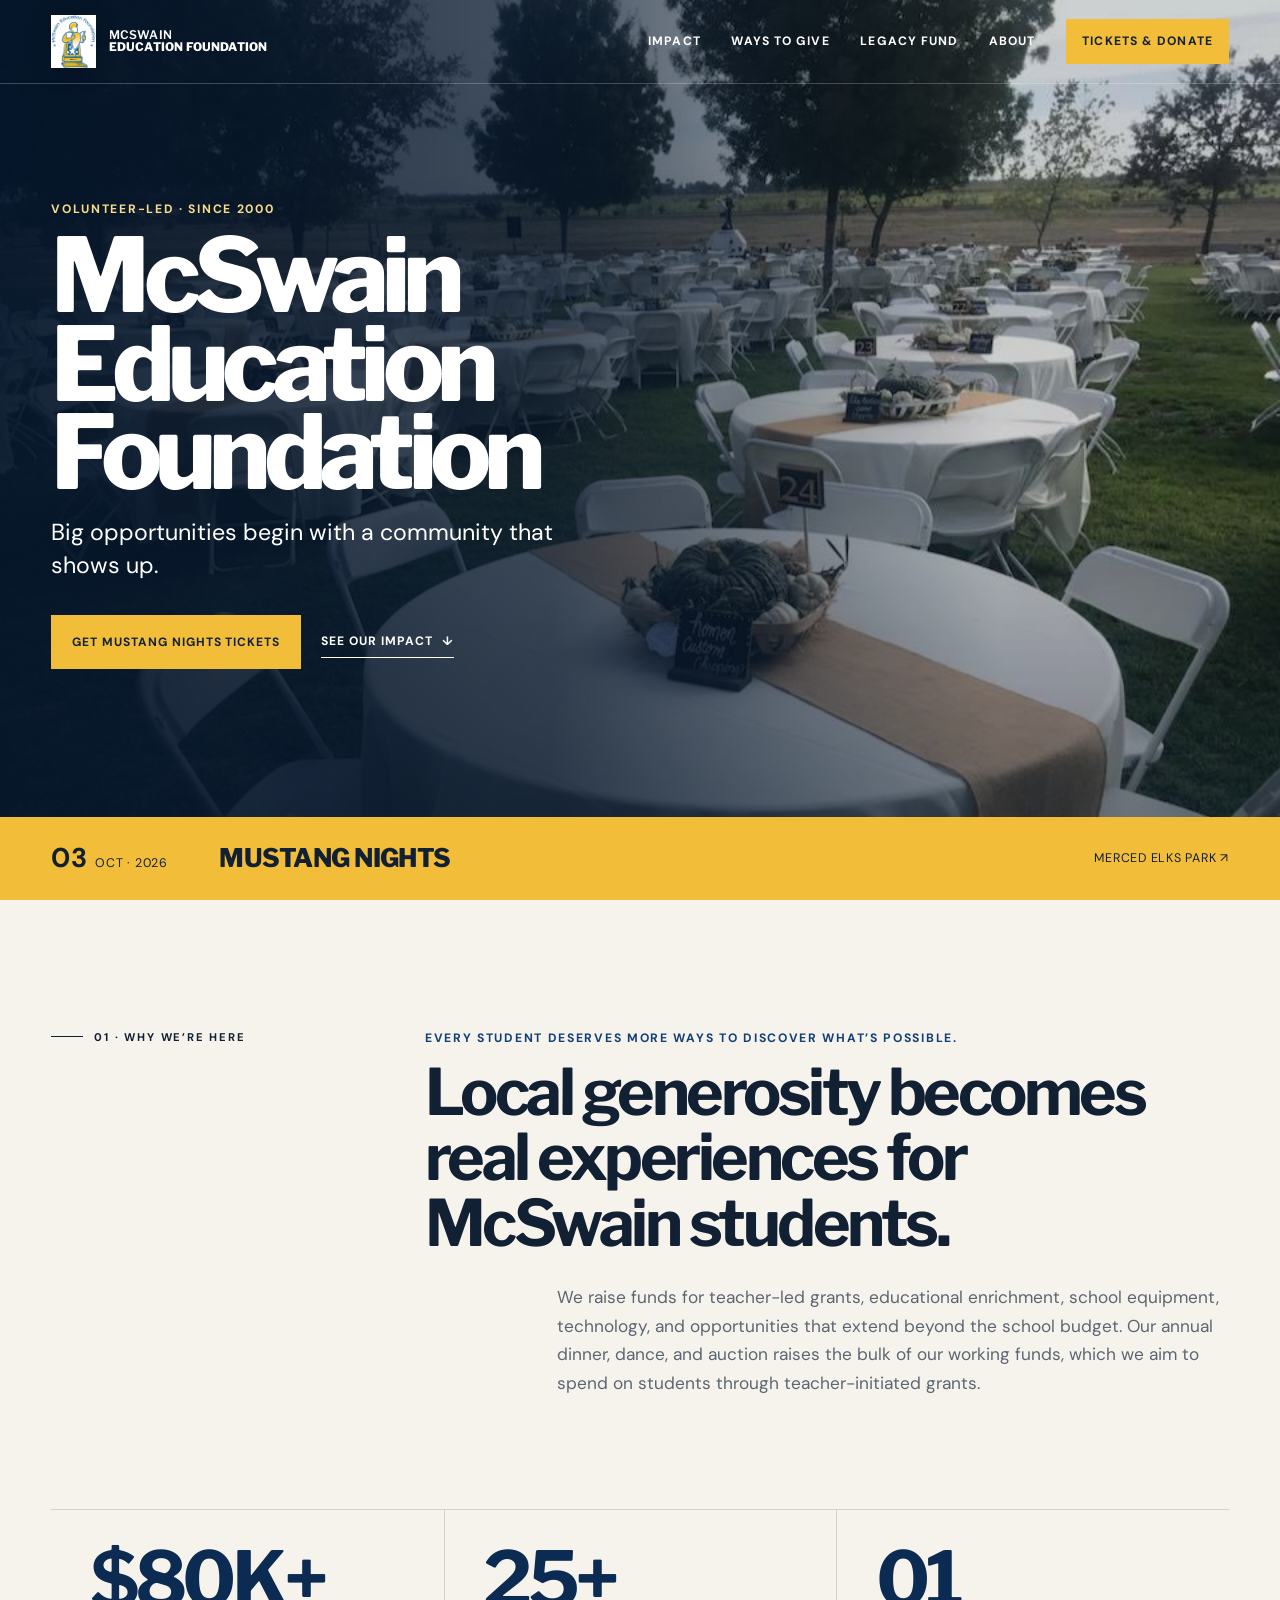
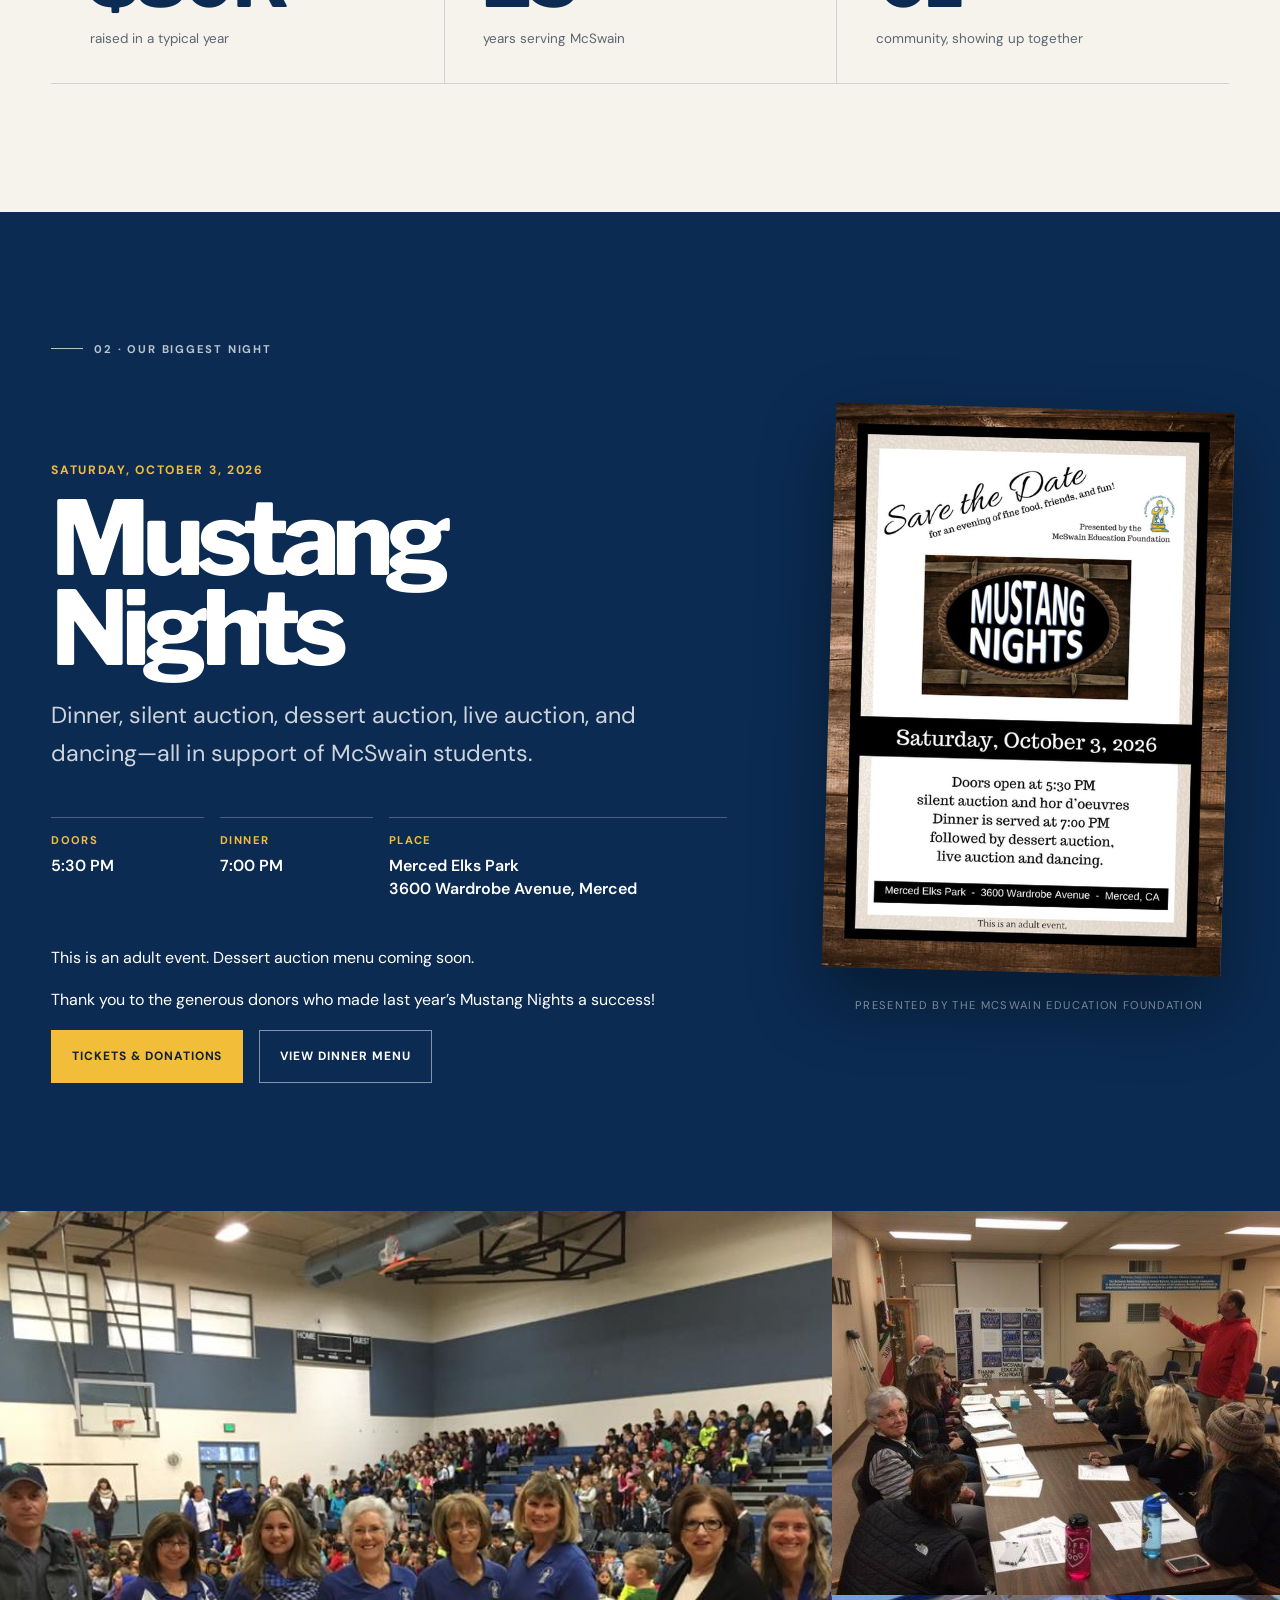
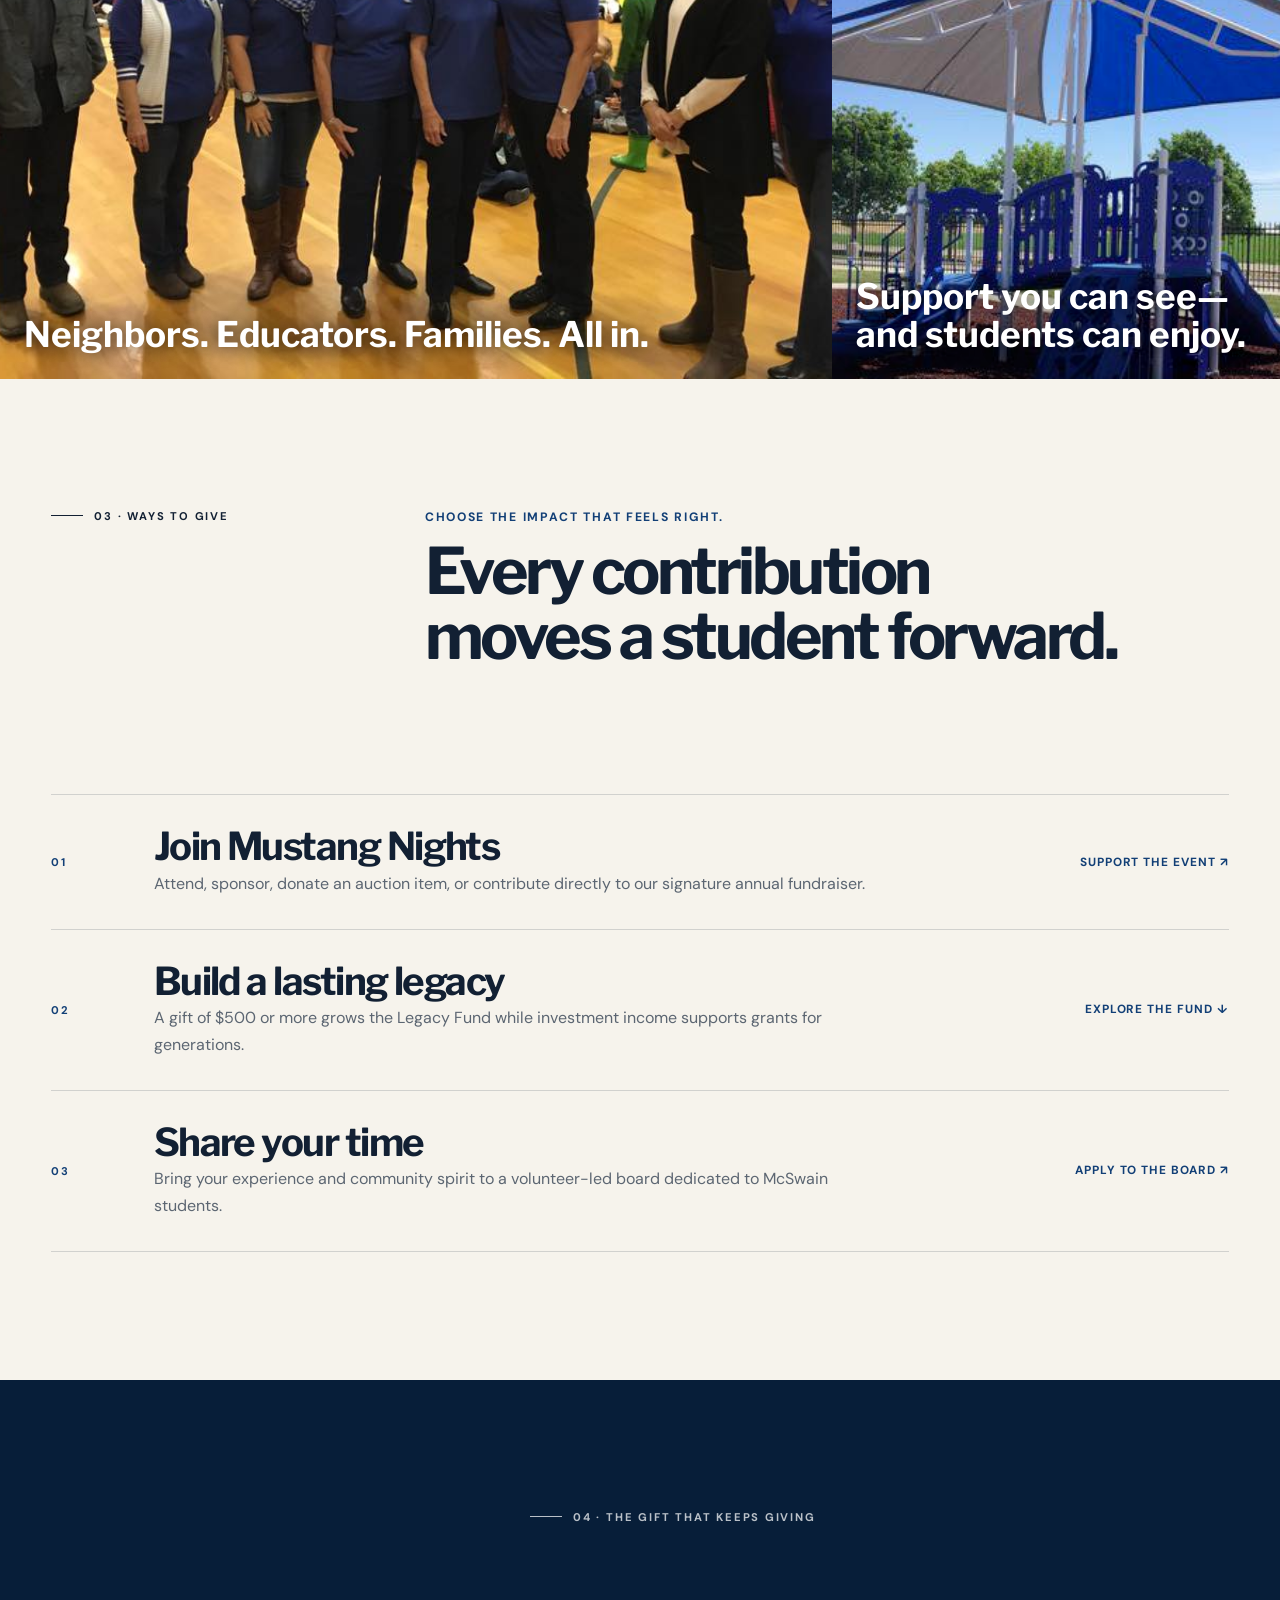
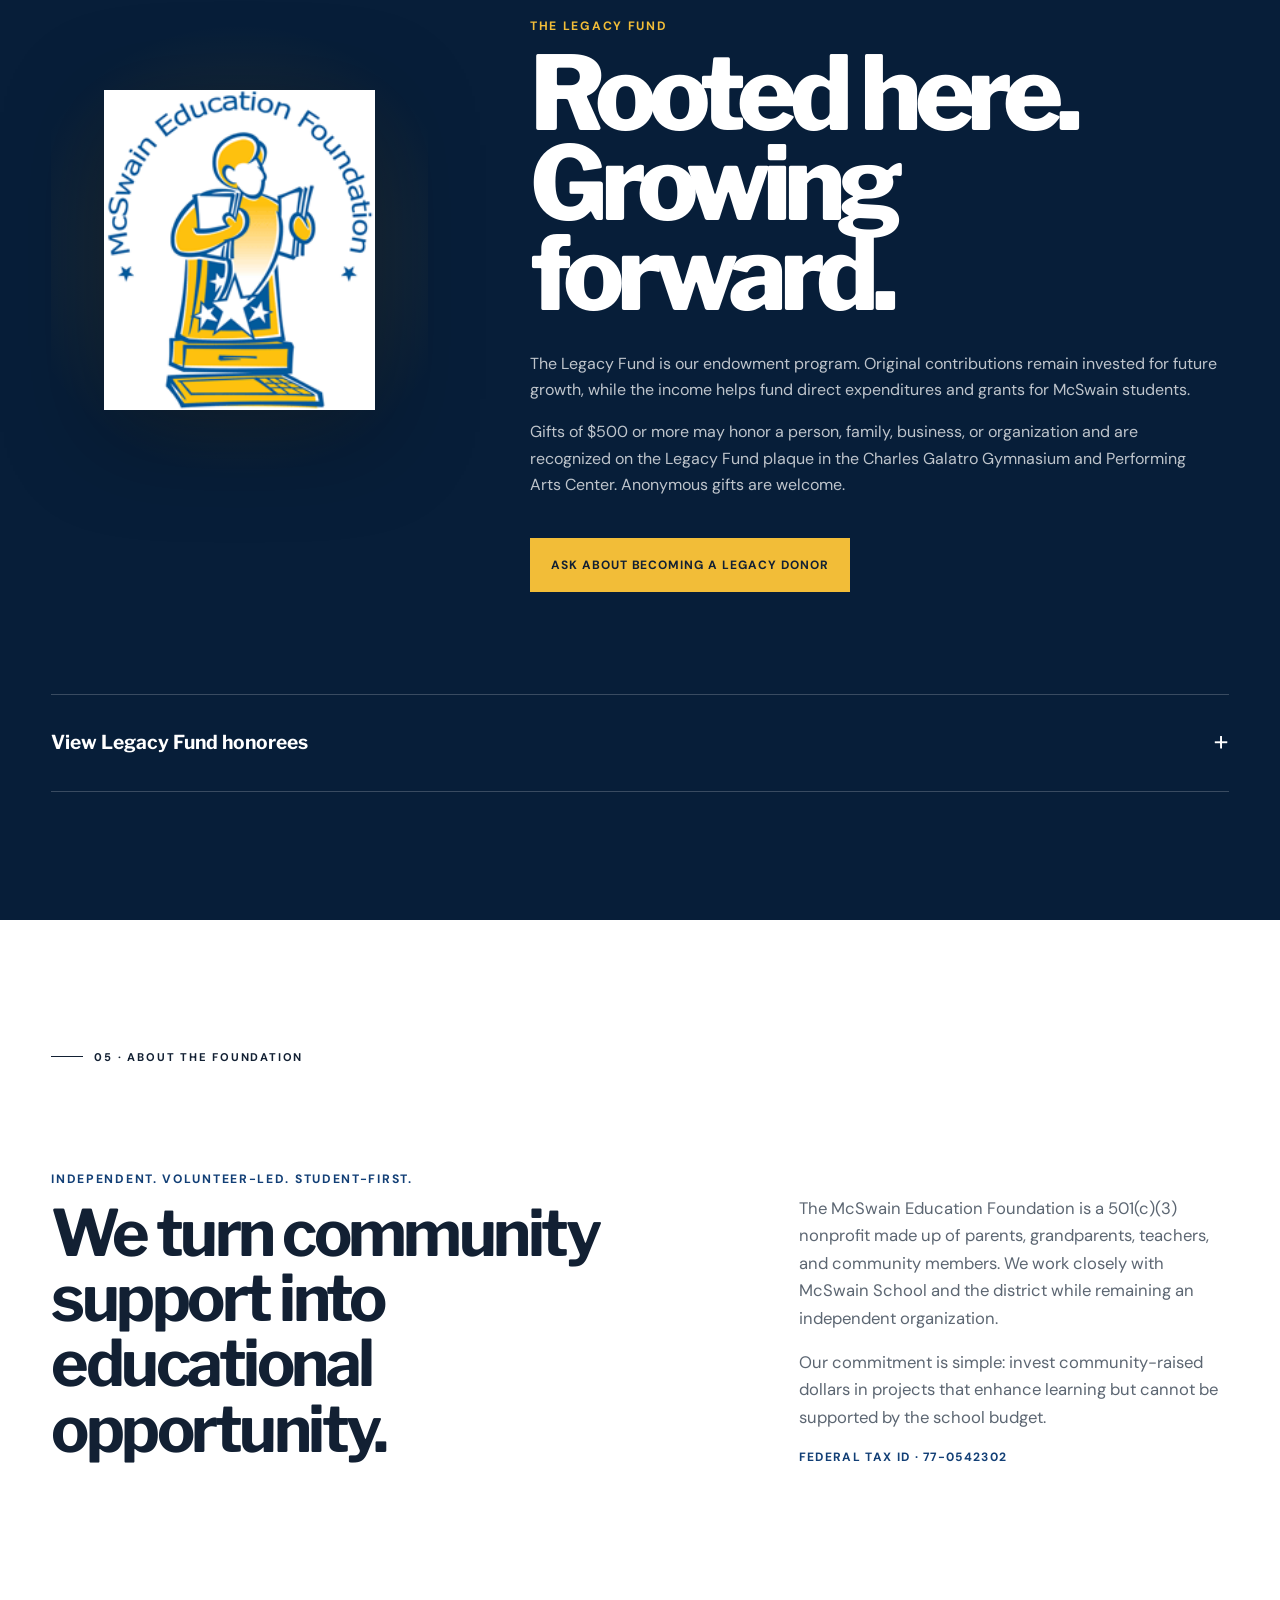
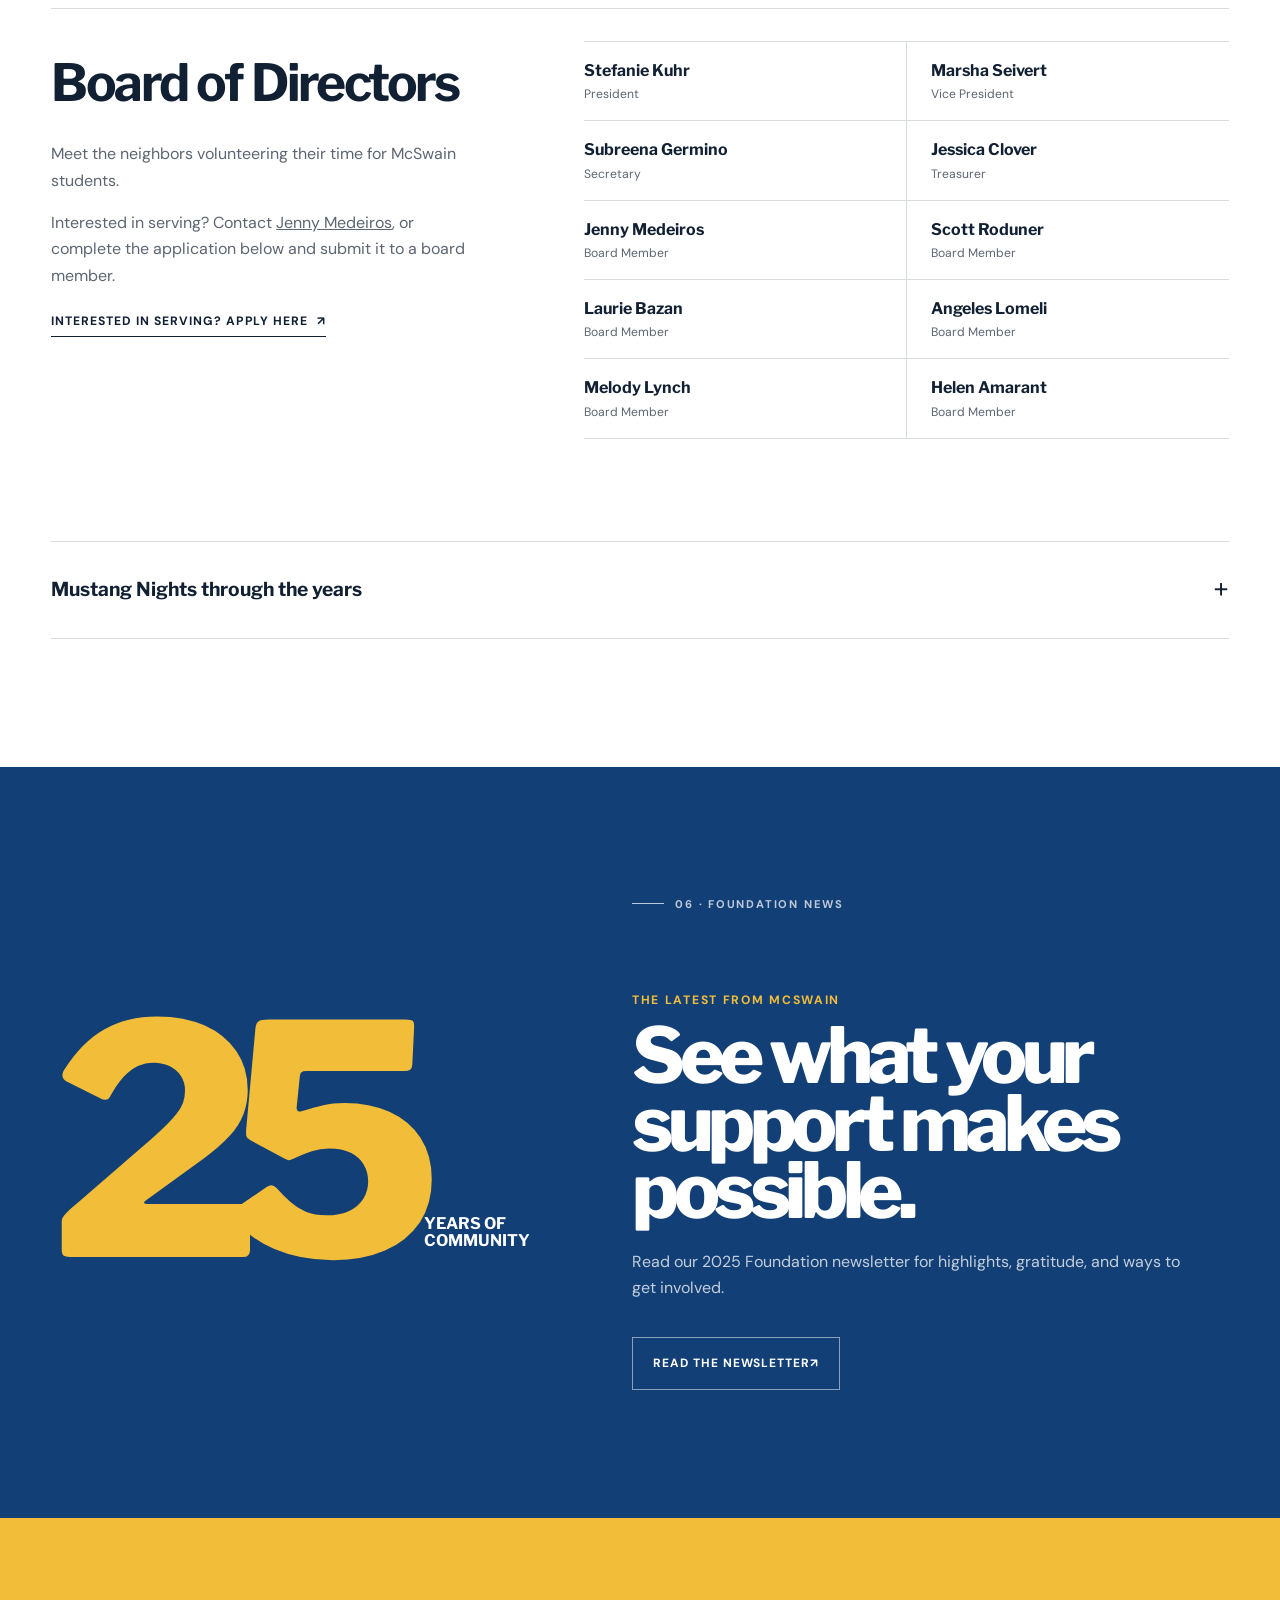
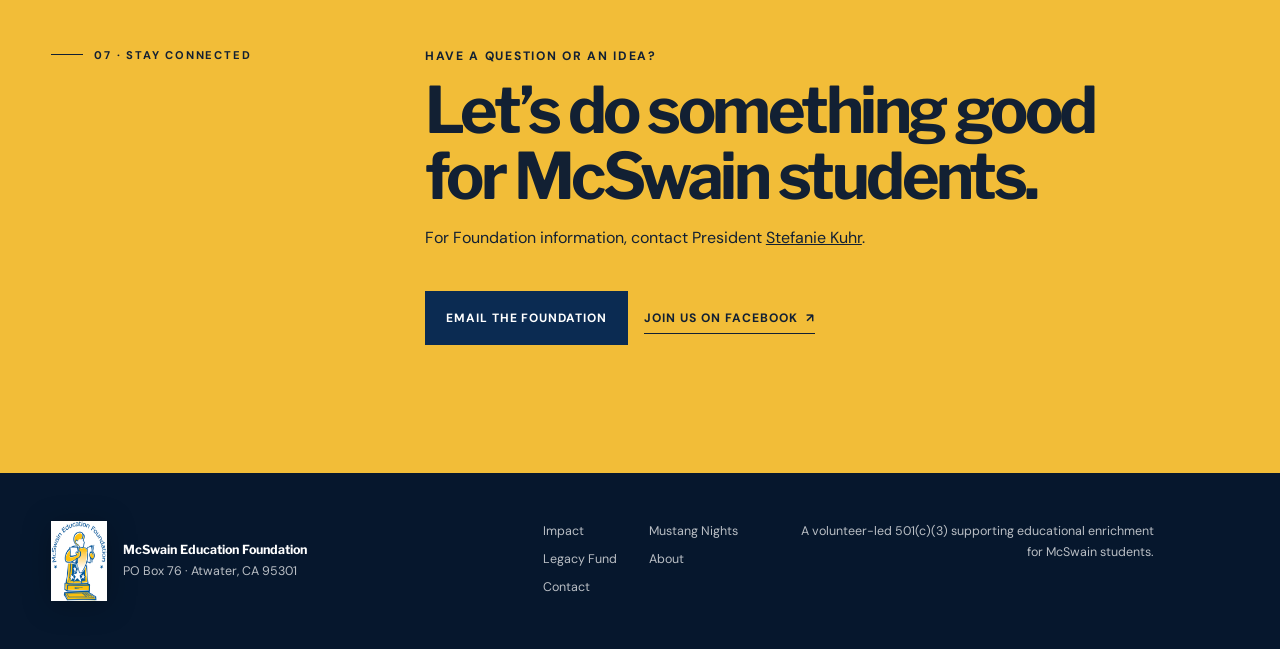
==== commit 186adeff: "Restore old-site details and connect Foundation domain" ====
--- a/site/index.html
+++ b/site/index.html
@@ -13,8 +13,10 @@
       property="og:description"
       content="A community-powered foundation creating bigger opportunities for McSwain students."
     />
-    <meta property="og:image" content="assets/mustang-nights-tables.jpg" />
+    <meta property="og:image" content="https://mcswainfoundation.org/assets/mustang-nights-tables.jpg" />
     <title>McSwain Education Foundation</title>
+    <link rel="canonical" href="https://mcswainfoundation.org/" />
+    <meta property="og:url" content="https://mcswainfoundation.org/" />
     <link rel="icon" href="assets/foundation-logo.png" />
     <link rel="preconnect" href="https://fonts.googleapis.com" />
     <link rel="preconnect" href="https://fonts.gstatic.com" crossorigin />
@@ -91,7 +93,9 @@
           <h2>Local generosity becomes real experiences for McSwain students.</h2>
           <p>
             We raise funds for teacher-led grants, educational enrichment, school equipment,
-            technology, and opportunities that extend beyond the school budget.
+            technology, and opportunities that extend beyond the school budget. Our annual dinner,
+            dance, and auction raises the bulk of our working funds, which we aim to spend
+            on students through teacher-initiated grants.
           </p>
         </div>
         <div class="impact-numbers reveal" aria-label="Foundation highlights">
@@ -115,6 +119,8 @@
             <div><dt>Dinner</dt><dd>7:00 PM</dd></div>
             <div><dt>Place</dt><dd>Merced Elks Park<br />3600 Wardrobe Avenue, Merced</dd></div>
           </dl>
+          <p>This is an adult event. Dessert auction menu coming soon.</p>
+          <p>Thank you to the generous donors who made last year’s Mustang Nights a success!</p>
           <div class="button-row">
             <a class="button button-gold" href="https://mcswaineducationfoundation.ticketspice.com/2026-mustang-nights">Tickets &amp; donations</a>
             <button class="button button-outline" type="button" data-open-menu>View dinner menu</button>
@@ -203,7 +209,7 @@
             </div>
             <div>
               <h3>Legacy Donors</h3>
-              <p>Walt and Sue Koehn<br />Ted and Maria Dietz Family<br />Clay and Sheri Nordman<br />Santa Fe Pet Hospital<br />Silver Bell Barn<br />Gary and Linda Rieke<br />Kevin and Suzanne Mitchell<br />Phil and Katie Favier<br />Grossman Family<br />The Ewing Family<br />Amy and Keith Kano<br />Joe Stefani Family<br />The Seifert Family<br />Richard and Carol Robinson<br />Vince &amp; Kathy Fucillo<br />Reschenberg Family<br />Terry &amp; Stacey Bohlke<br />Homen Family<br />Ray &amp; Lucille Milani<br />County Bank<br />Buhach Preschool<br />Donald Woods Family<br />Scott Skidmore Family<br />Paul Singer Family<br />John and Marlene Johnson<br />Matt and Kenny Sellers<br />Hertan Family<br />Eli and Laurie Bazan<br />The Godbold Family</p>
+              <p>Walt and Sue Koehn<br />Ted and Maria Dietz Family<br />Clay and Sheri Nordman<br />Santa Fe Pet Hospital<br />Silver Bell Barn<br />Gary and Linda Rieke<br />Kevin and Suzanne Mitchell<br />Phil and Katie Favier<br />Grossman Family<br />The Ewing Family<br />Amy and Keith Kano<br />Joe Stefani Family<br />The Seifert Family<br />Richard and Carol Robinson<br />Vince &amp; Kathy Fucillo<br />Reschenberg Family<br />Terry &amp; Stacey Bohlke<br />Homen Family<br />Ray &amp; Lucille Milani<br />County Bank<br />Buhach Pre School<br />Donald Woods Family<br />Scott Skidmore Family<br />Paul Singer Family<br />John and Marlene Johnson<br />Matt and Kenny Sellers<br />Hertan Family<br />Eli and Laurie Bazan<br />The Godbold Family</p>
             </div>
           </div>
         </details>
@@ -234,6 +240,8 @@
           <div class="board-intro">
             <h3>Board of Directors</h3>
             <p>Meet the neighbors volunteering their time for McSwain students.</p>
+            <p>Interested in serving? Contact <a href="mailto:jenemedeiros@gmail.com">Jenny Medeiros</a>,
+            or complete the application below and submit it to a board member.</p>
             <a class="text-link" href="https://docs.google.com/document/d/1Uos8PiHecew7Do11fbAXiZWEbtcxI75zvogA-jwVEys/edit">Interested in serving? Apply here <span aria-hidden="true">↗</span></a>
           </div>
           <ul class="board-list">
@@ -258,20 +266,20 @@
             <p><strong>2024</strong> Mustang Nights · September 28</p>
             <p><strong>2023</strong> Mustang Nights · October 7</p>
             <p><strong>2022</strong> Mustang Nights · October 8</p>
-            <p><strong>2021</strong> Drive-thru Mustang Nights &amp; Virtual Auction</p>
+            <p><strong>2021</strong> Drive-thru Mustang Nights &amp; Virtual Auction · October 9</p>
             <p><strong>2020</strong> No event due to COVID</p>
-            <p><strong>2019</strong> Mustang Nights</p>
-            <p><strong>2018</strong> Happy Fall Y’all</p>
-            <p><strong>2017</strong> Boots, Chaps and Cowboy Hats</p>
-            <p><strong>2016</strong> Boots and Bling</p>
-            <p><strong>2015</strong> Taste of Wild Wild West</p>
-            <p><strong>2014</strong> Taste of California Mardi Gras</p>
-            <p><strong>2013</strong> Taste of California Goes South of the Border</p>
-            <p><strong>2012</strong> Taste of the Tropics</p>
-            <p><strong>2011</strong> Taste of Tuscany</p>
-            <p><strong>2010</strong> Denim and Diamonds</p>
-            <p><strong>2009</strong> Taste of California Goes Country</p>
-            <p><strong>2008</strong> Taste of California</p>
+            <p><strong>2019</strong> Mustang Nights · September 21</p>
+            <p><strong>2018</strong> Happy Fall Y’all · September 29</p>
+            <p><strong>2017</strong> Boots, Chaps and Cowboy Hats · September 23</p>
+            <p><strong>2016</strong> Boots and Bling · September 17</p>
+            <p><strong>2015</strong> Taste of Wild Wild West · September 19</p>
+            <p><strong>2014</strong> Taste of California Mardi Gras · September 20</p>
+            <p><strong>2013</strong> Taste of California Goes South of the Border · September 21</p>
+            <p><strong>2012</strong> Taste of the Tropics · September 29</p>
+            <p><strong>2011</strong> Taste of Tuscany · September 17</p>
+            <p><strong>2010</strong> Taste of California, Denim and Diamonds · September 18</p>
+            <p><strong>2009</strong> Taste of California Goes Country · September 19</p>
+            <p><strong>2008</strong> Taste of California · September 13</p>
           </div>
         </details>
       </section>
@@ -292,6 +300,7 @@
         <div class="contact-inner reveal">
           <p class="eyebrow">Have a question or an idea?</p>
           <h2>Let’s do something good for McSwain students.</h2>
+          <p>For Foundation information, contact President <a href="mailto:sdonnell11@gmail.com">Stefanie Kuhr</a>.</p>
           <div class="contact-actions">
             <a class="button button-blue" href="mailto:sdonnell11@gmail.com">Email the Foundation</a>
             <a class="text-link" href="https://www.facebook.com/groups/1646034125611234/">Join us on Facebook <span aria-hidden="true">↗</span></a>
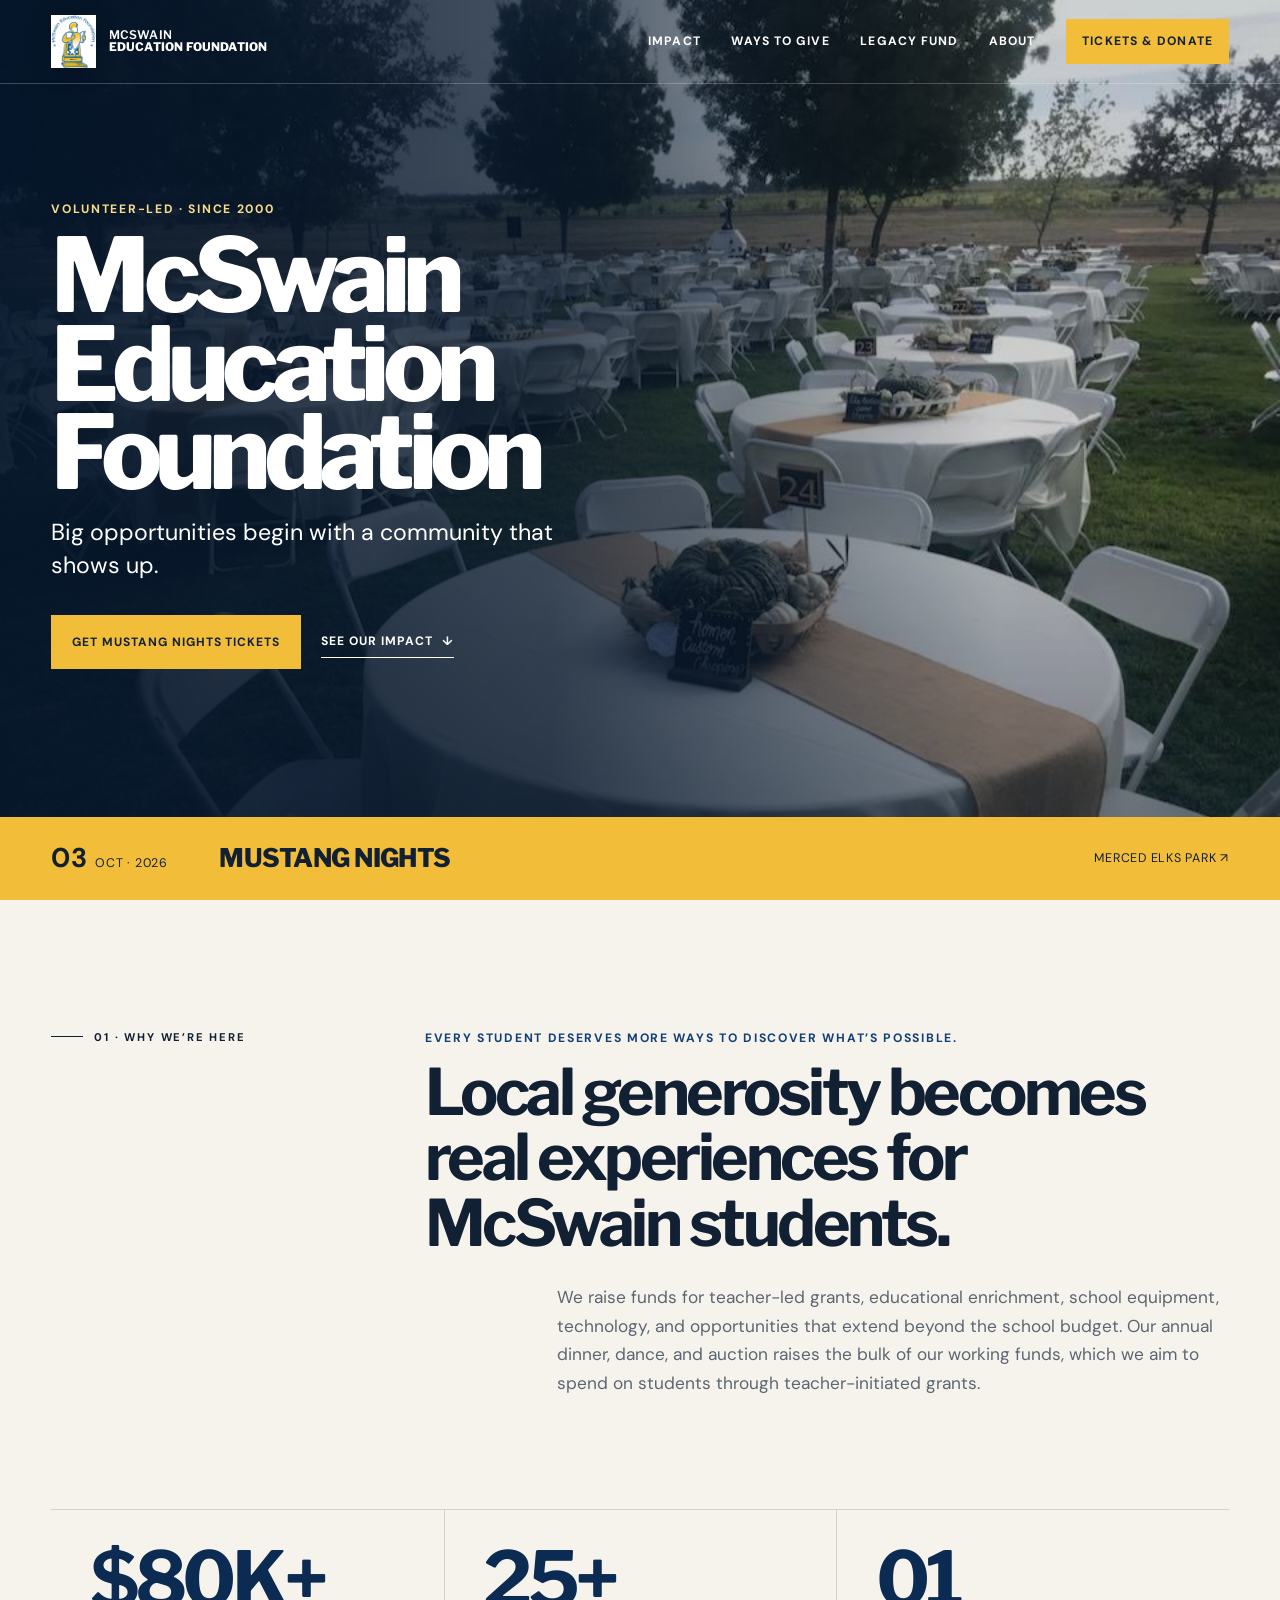
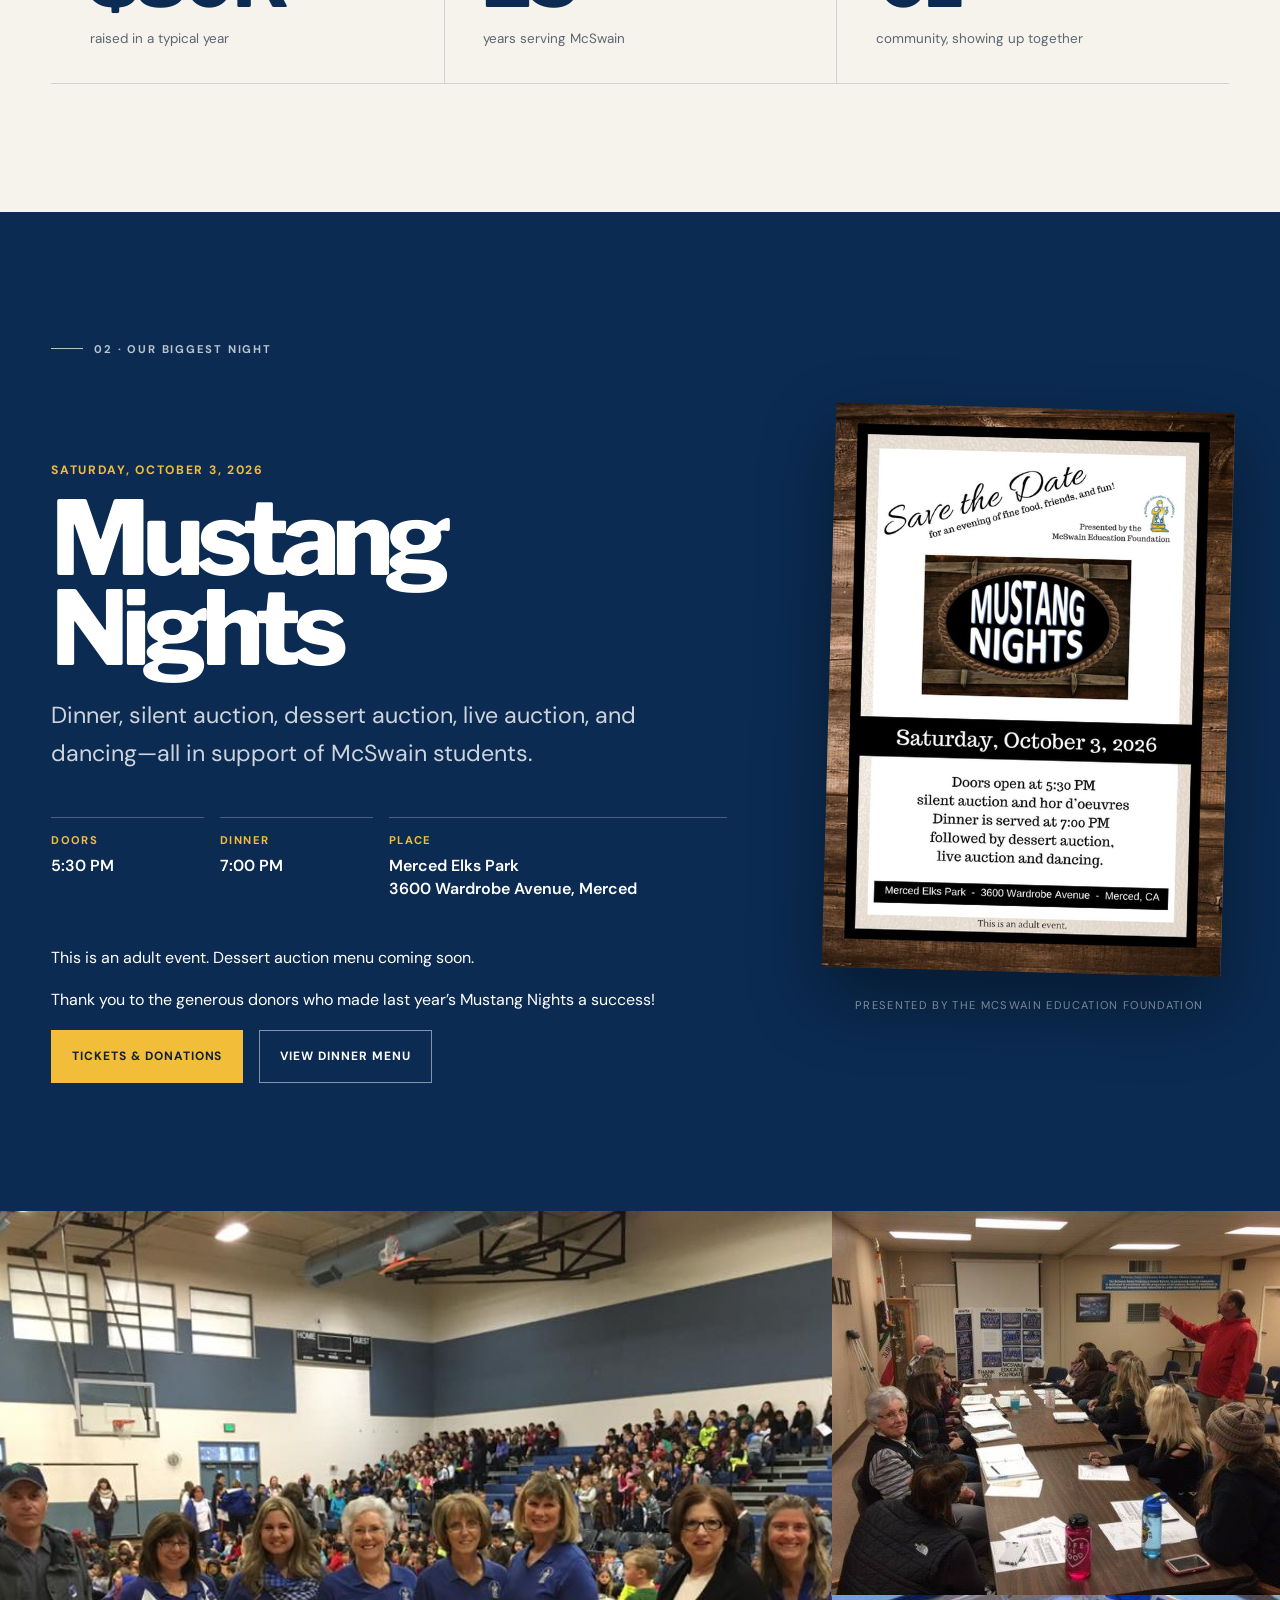
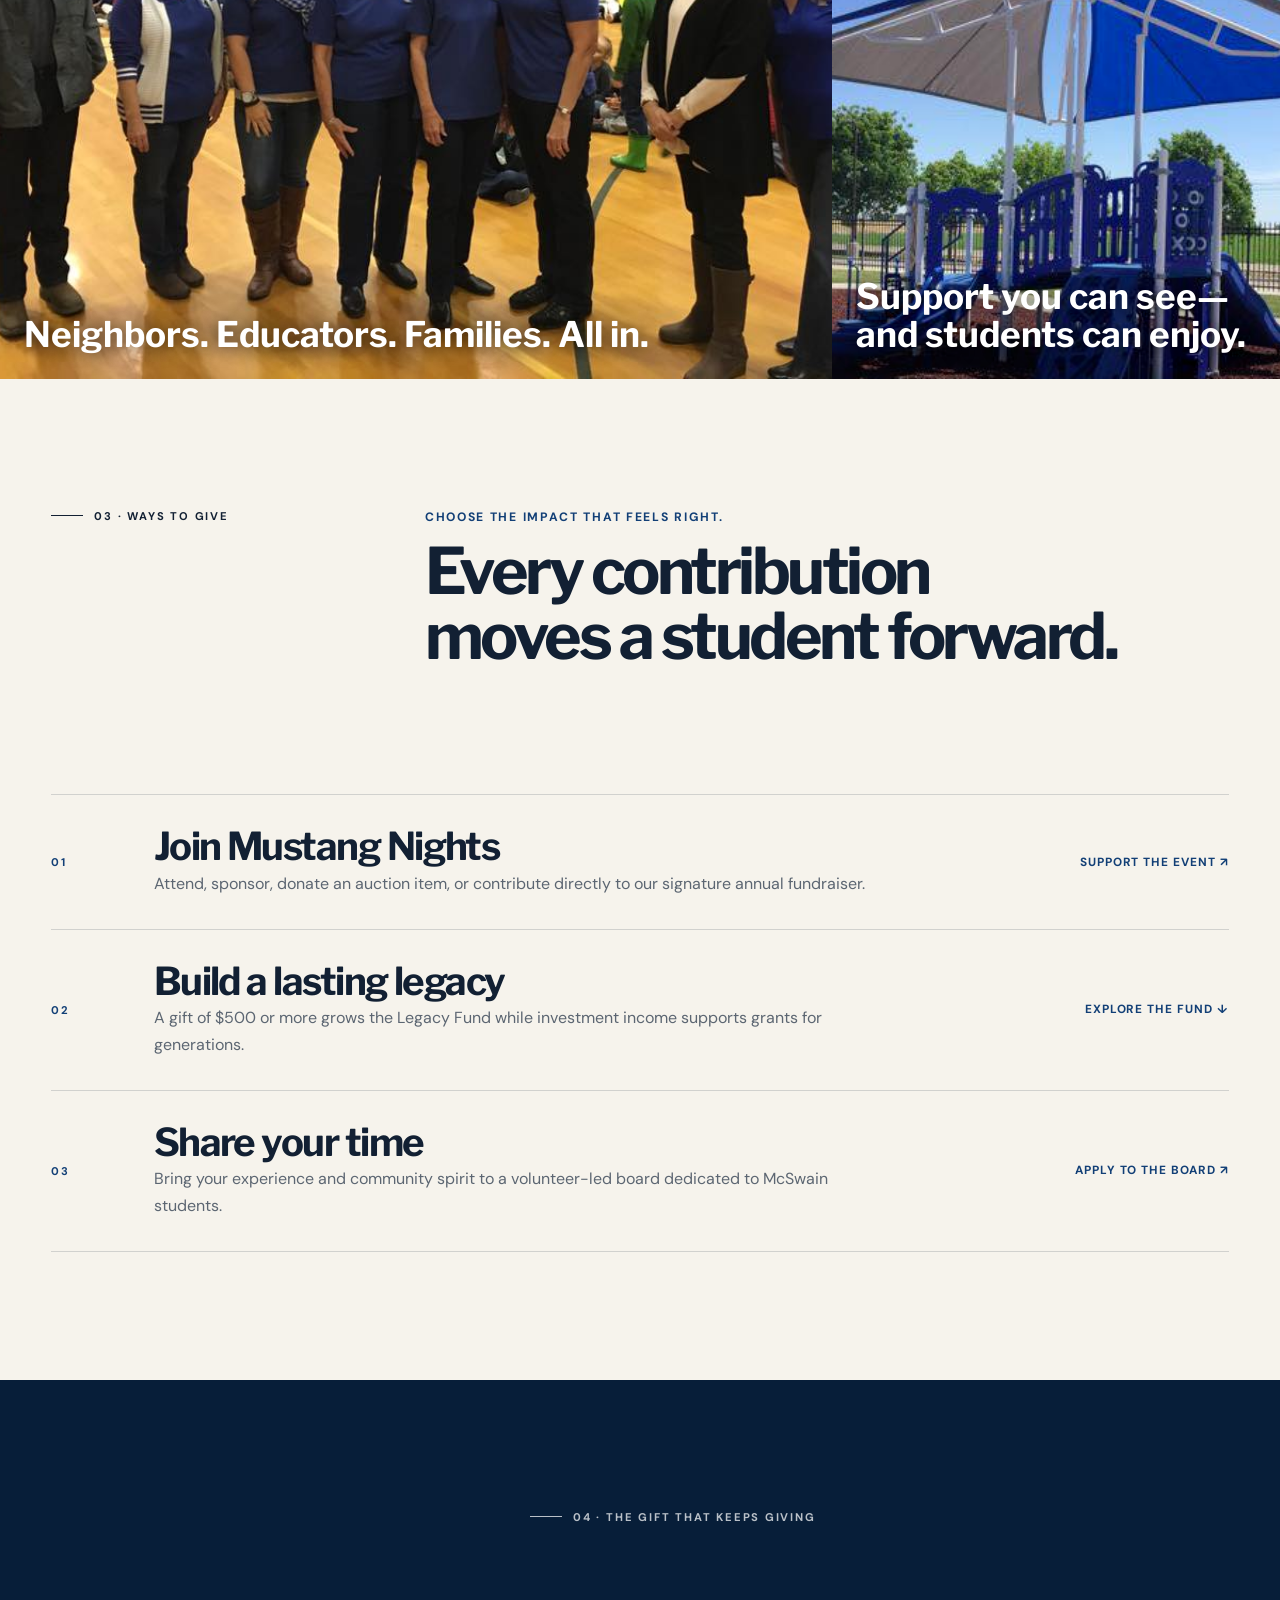
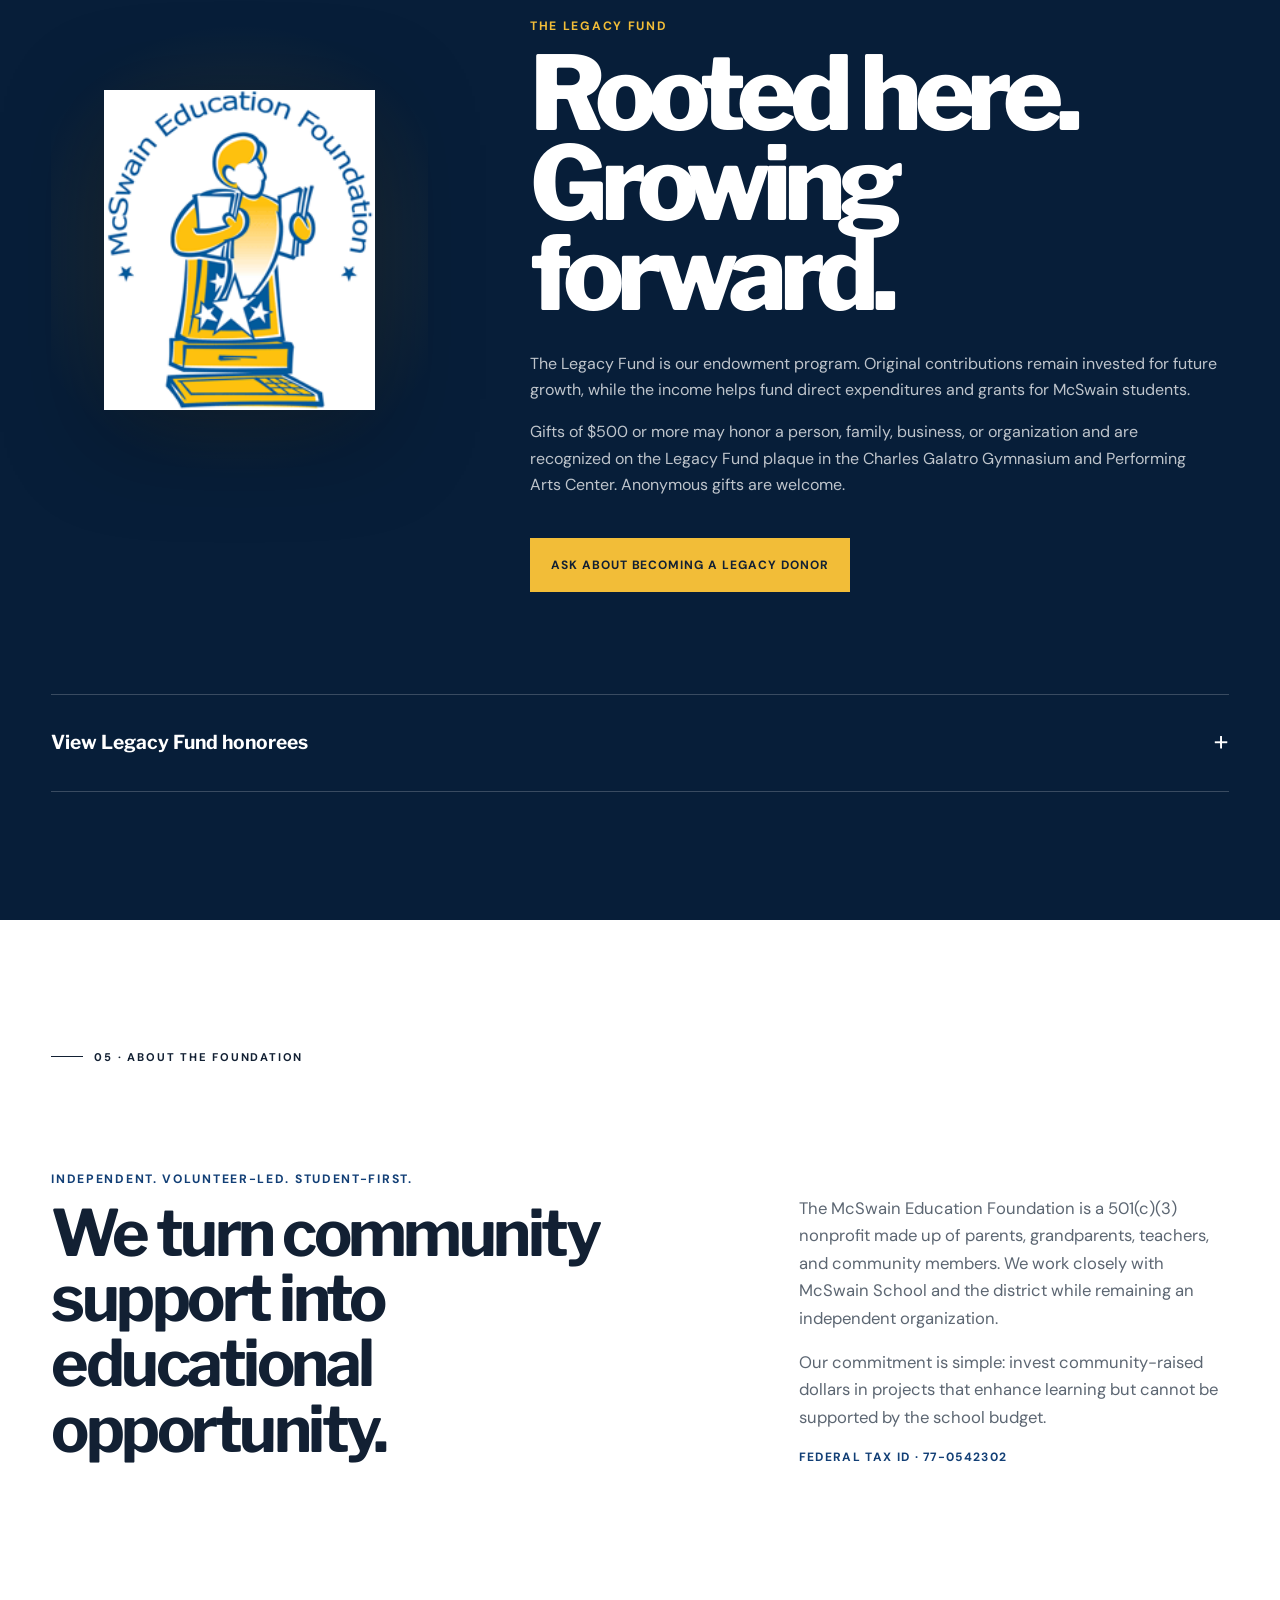
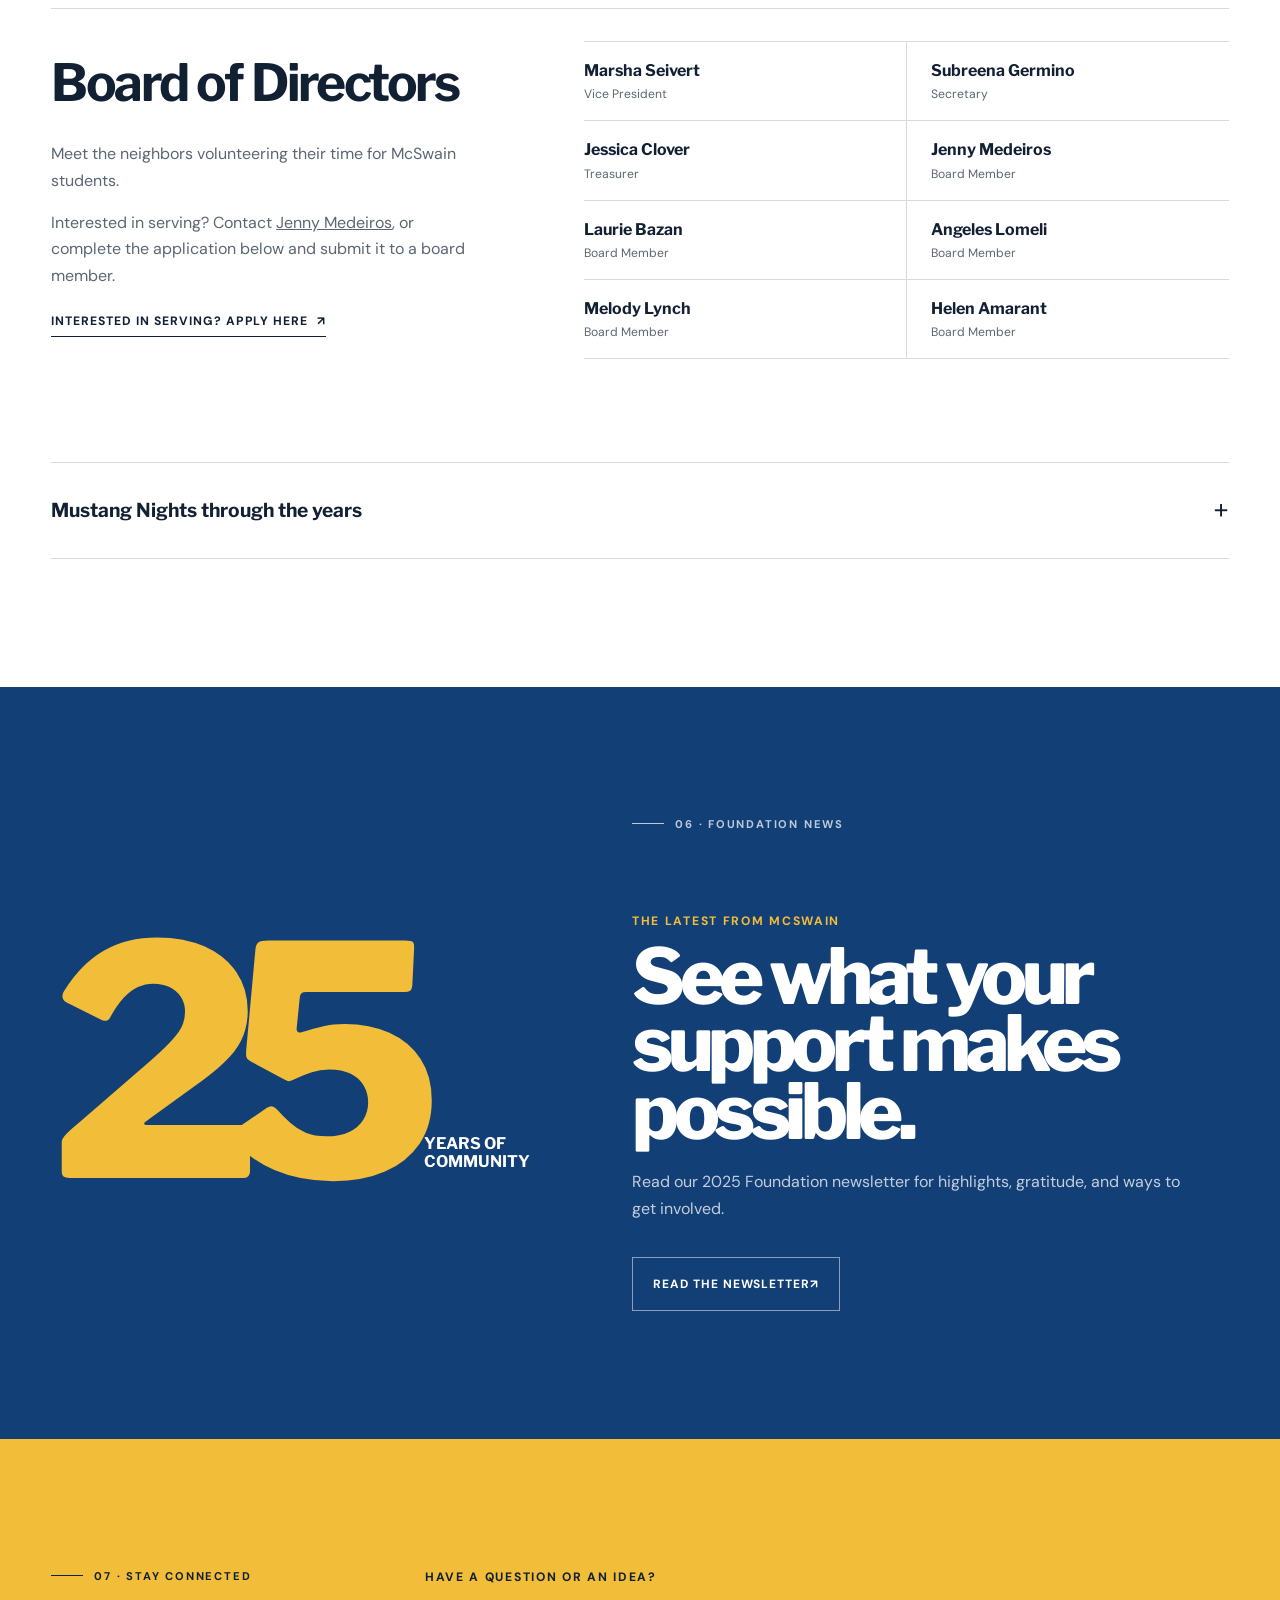
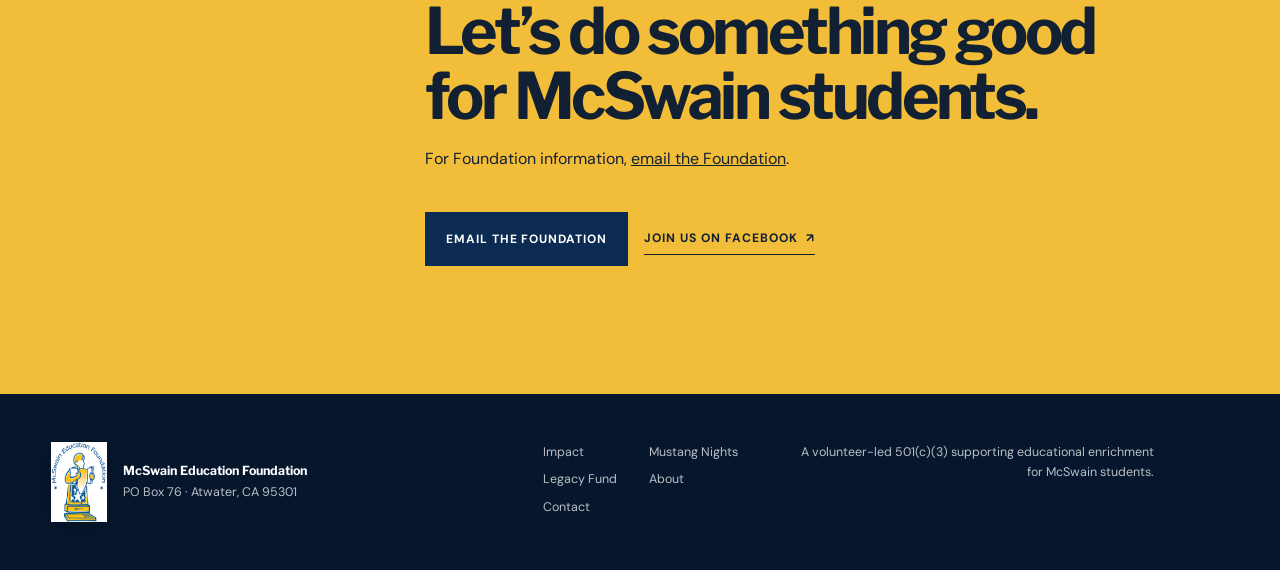
==== commit 43579b84: "Remove two outdated board names" ====
--- a/site/index.html
+++ b/site/index.html
@@ -245,12 +245,10 @@
             <a class="text-link" href="https://docs.google.com/document/d/1Uos8PiHecew7Do11fbAXiZWEbtcxI75zvogA-jwVEys/edit">Interested in serving? Apply here <span aria-hidden="true">↗</span></a>
           </div>
           <ul class="board-list">
-            <li><strong>Stefanie Kuhr</strong><span>President</span></li>
             <li><strong>Marsha Seivert</strong><span>Vice President</span></li>
             <li><strong>Subreena Germino</strong><span>Secretary</span></li>
             <li><strong>Jessica Clover</strong><span>Treasurer</span></li>
             <li><strong>Jenny Medeiros</strong><span>Board Member</span></li>
-            <li><strong>Scott Roduner</strong><span>Board Member</span></li>
             <li><strong>Laurie Bazan</strong><span>Board Member</span></li>
             <li><strong>Angeles Lomeli</strong><span>Board Member</span></li>
             <li><strong>Melody Lynch</strong><span>Board Member</span></li>
@@ -300,7 +298,7 @@
         <div class="contact-inner reveal">
           <p class="eyebrow">Have a question or an idea?</p>
           <h2>Let’s do something good for McSwain students.</h2>
-          <p>For Foundation information, contact President <a href="mailto:sdonnell11@gmail.com">Stefanie Kuhr</a>.</p>
+          <p>For Foundation information, <a href="mailto:sdonnell11@gmail.com">email the Foundation</a>.</p>
           <div class="contact-actions">
             <a class="button button-blue" href="mailto:sdonnell11@gmail.com">Email the Foundation</a>
             <a class="text-link" href="https://www.facebook.com/groups/1646034125611234/">Join us on Facebook <span aria-hidden="true">↗</span></a>
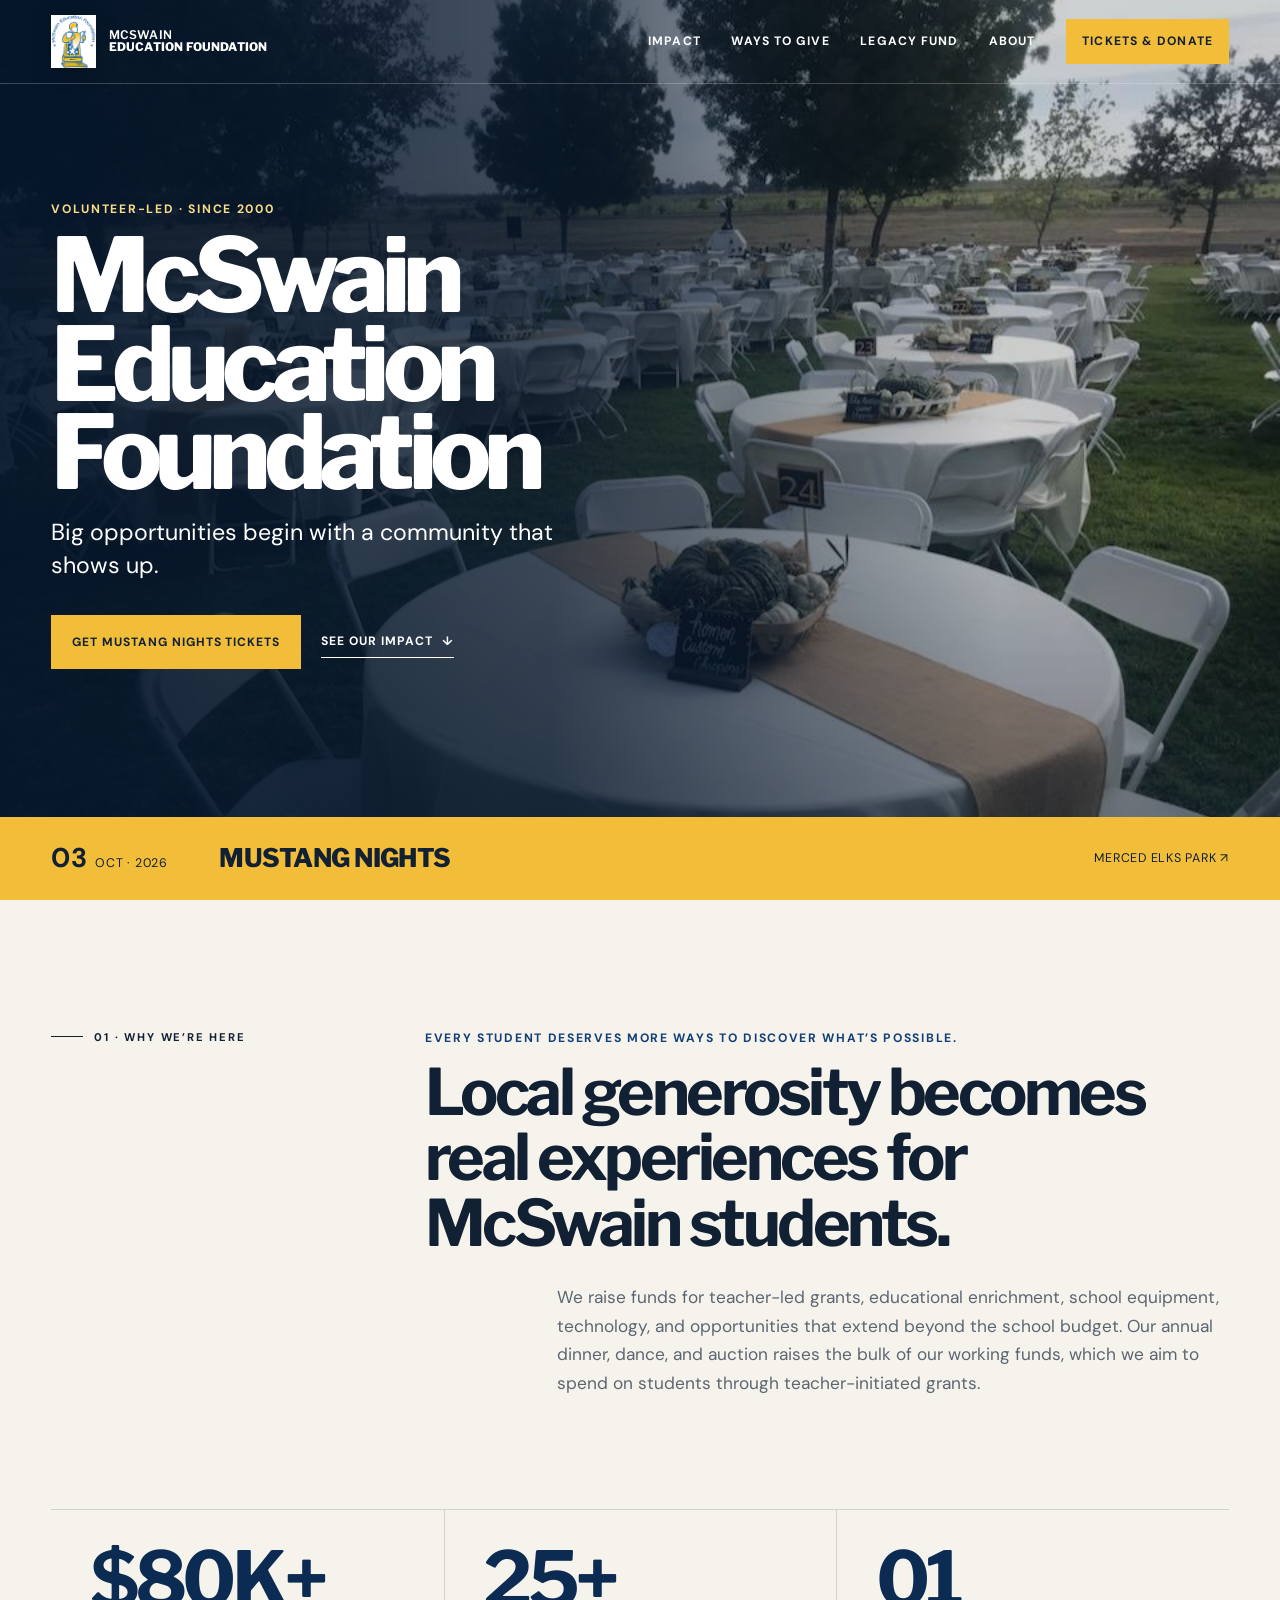
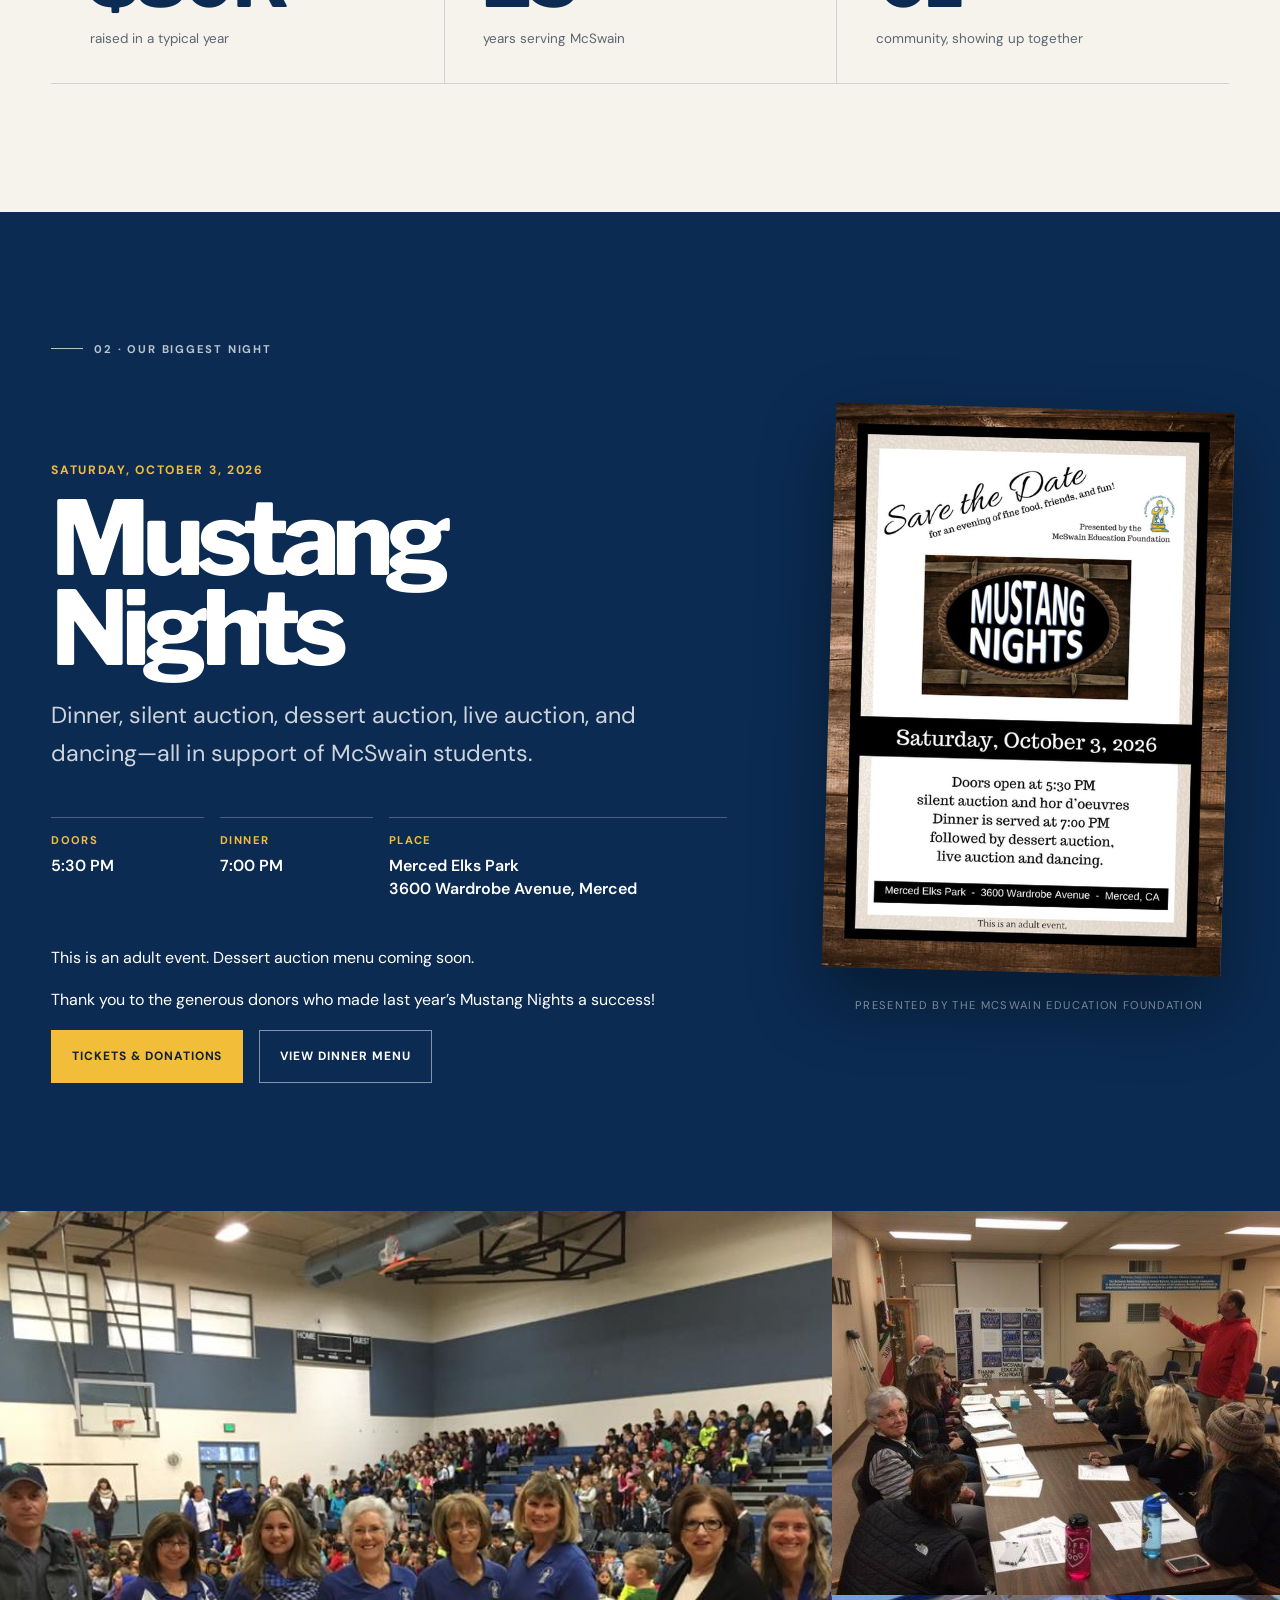
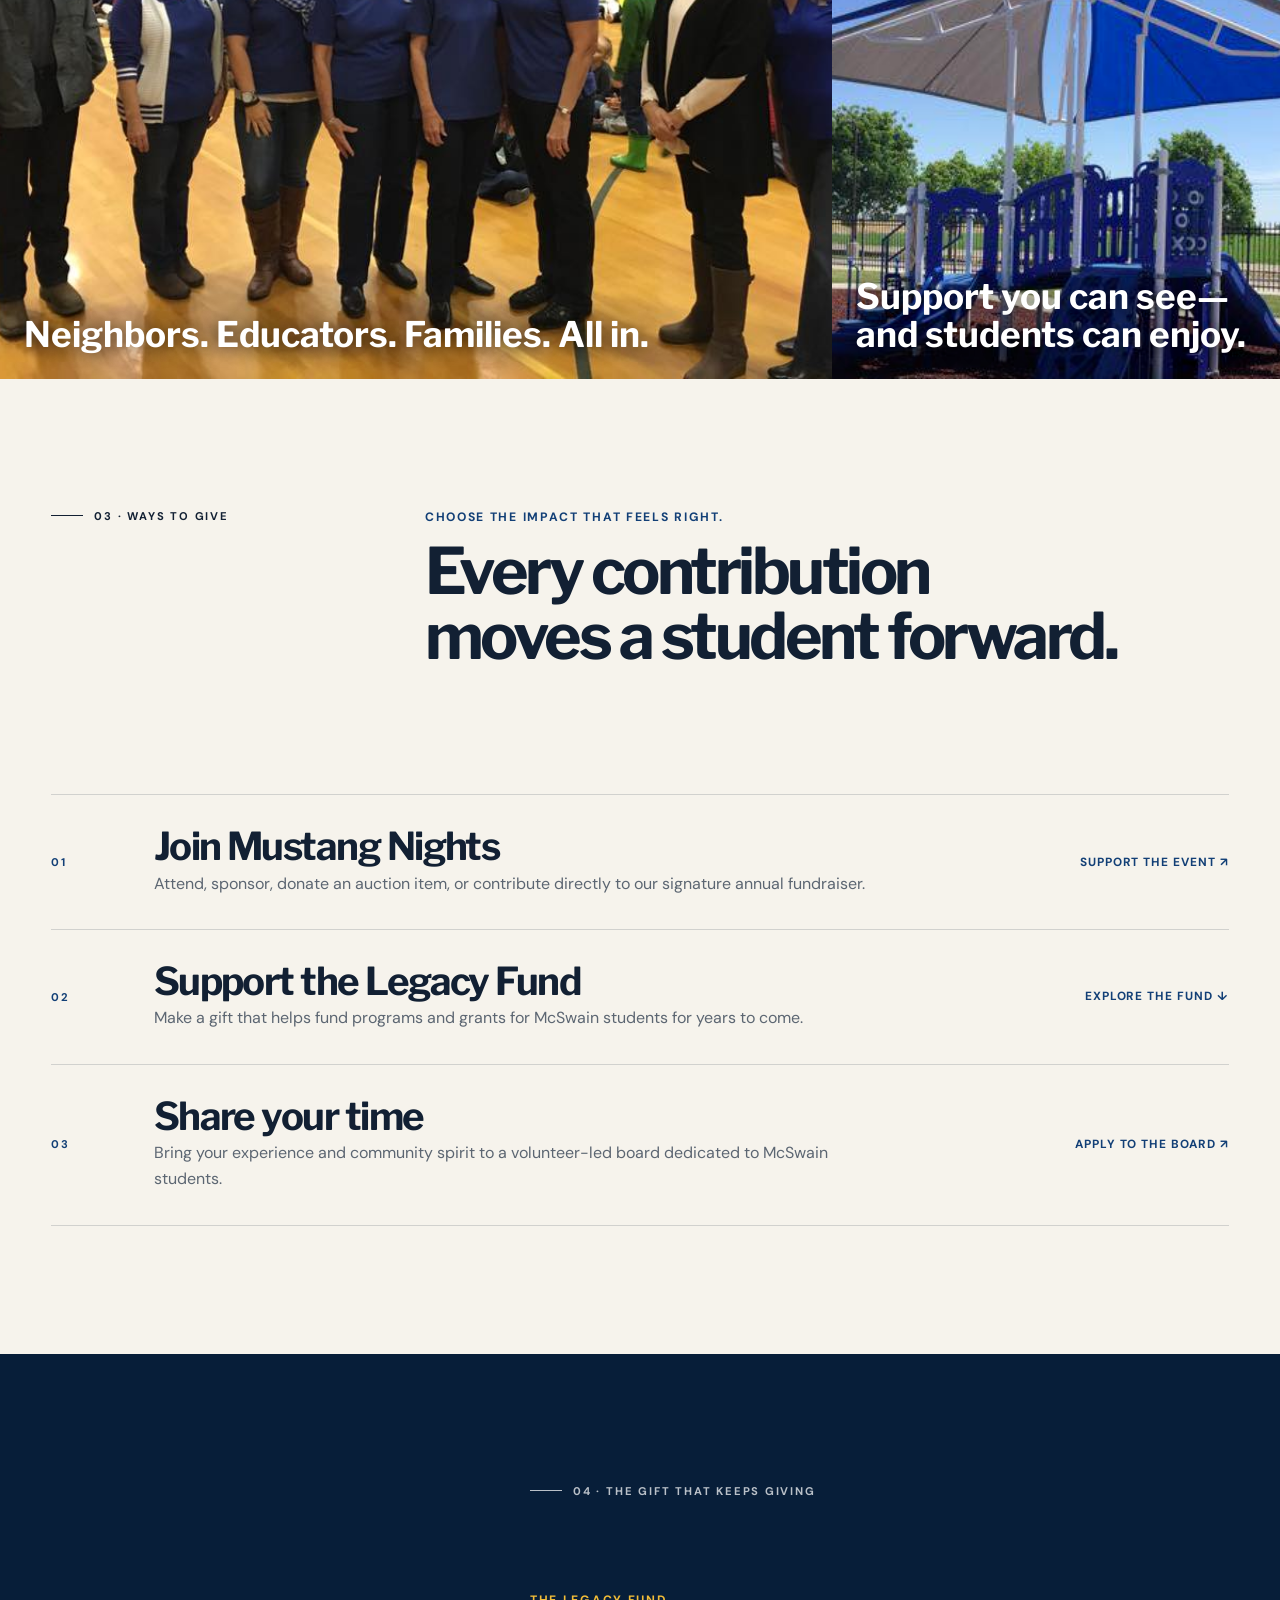
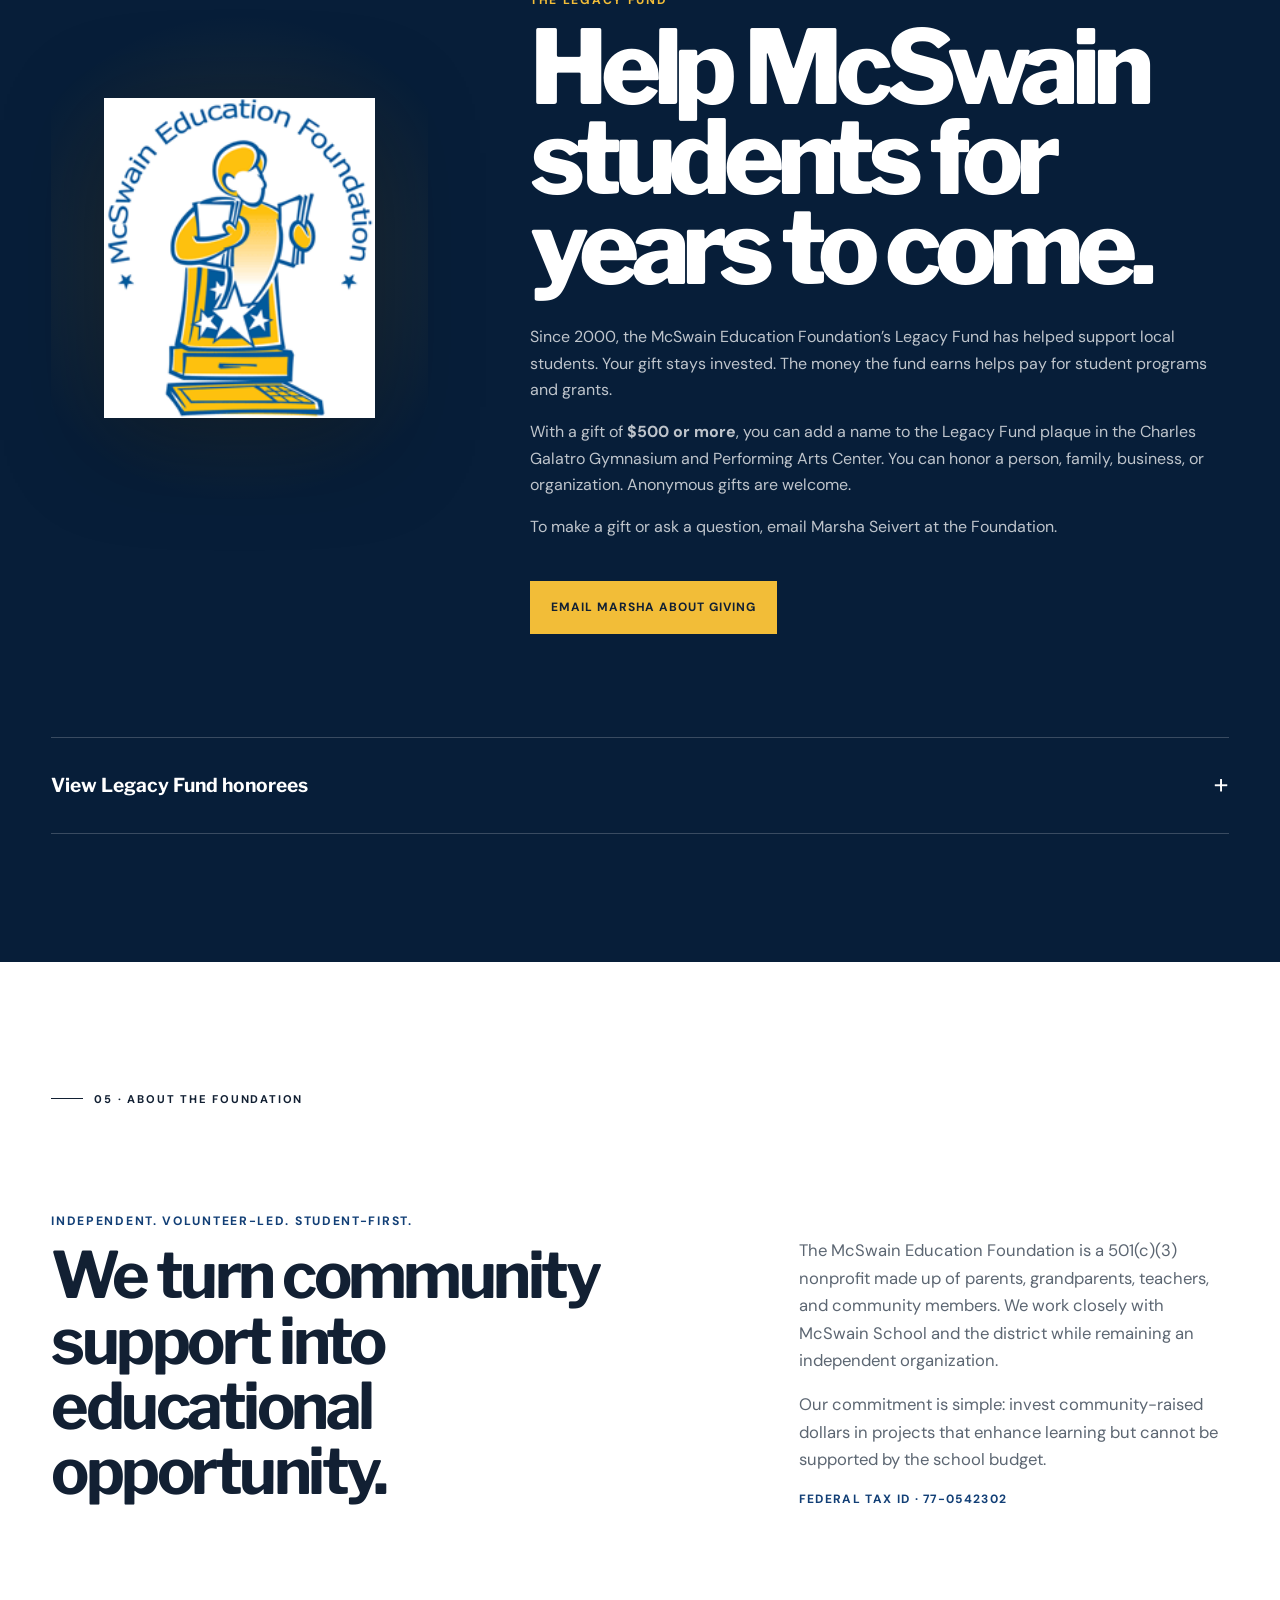
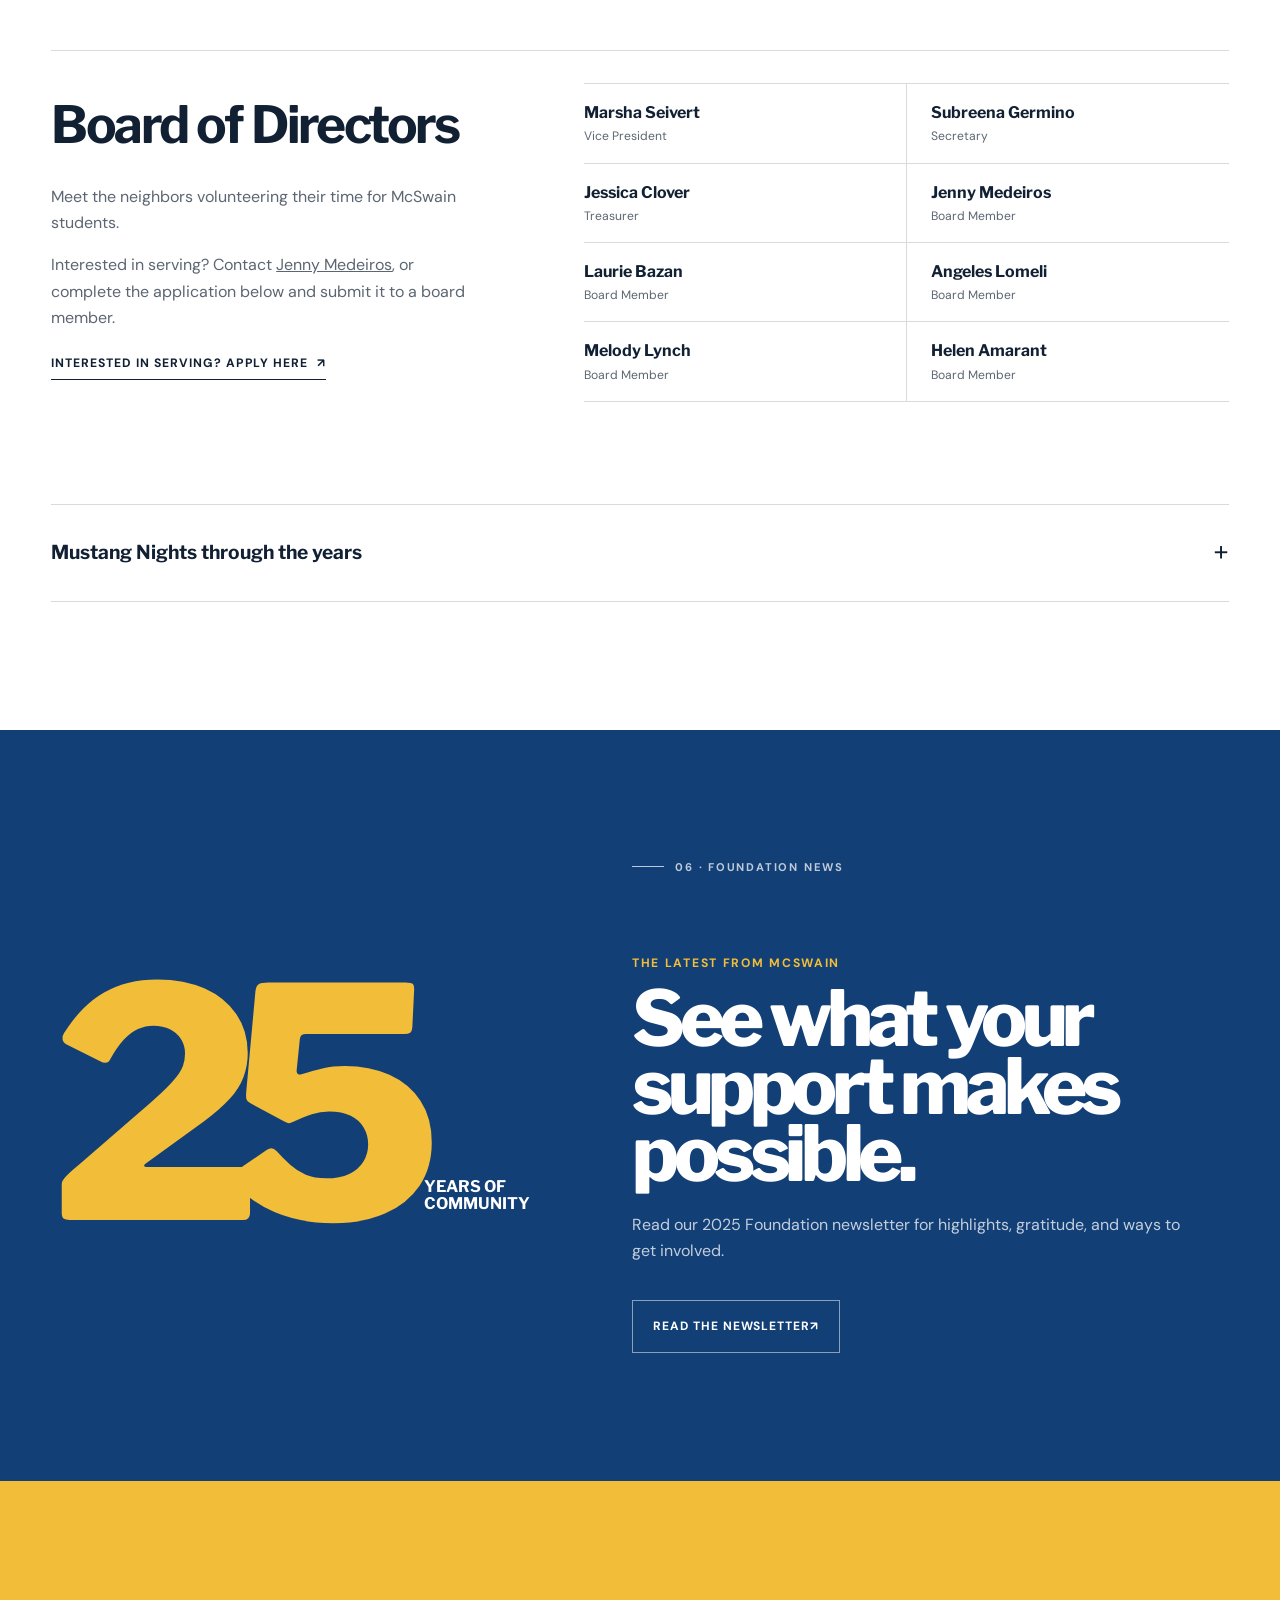
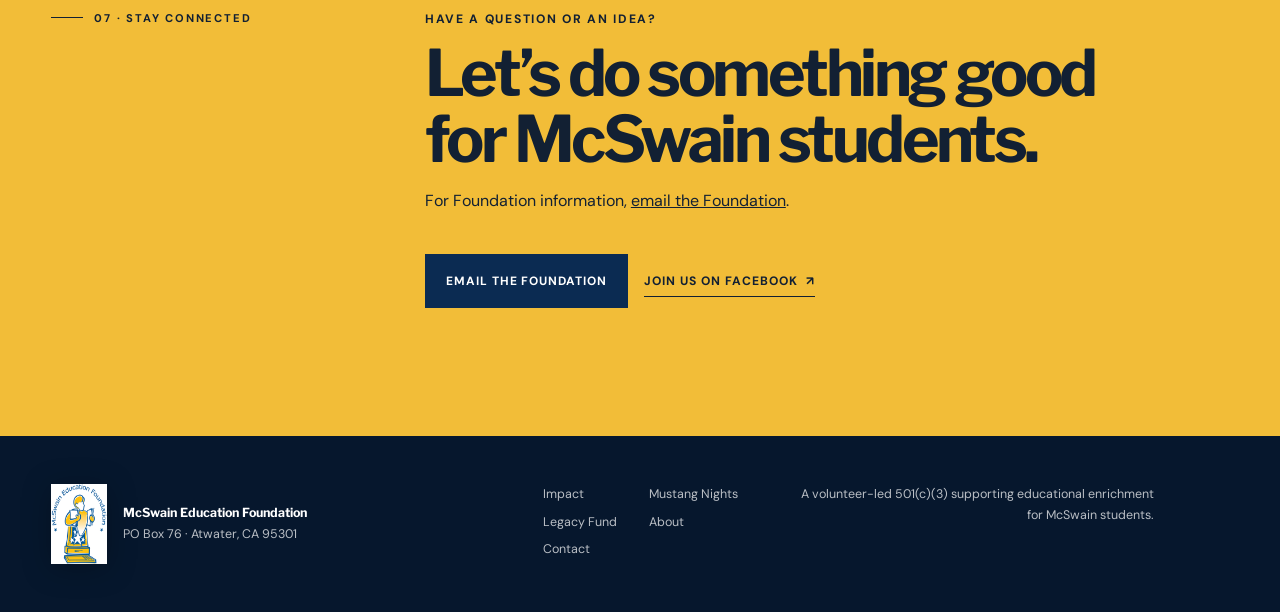
==== commit 546634b7: "Promote the Legacy Fund in plain language" ====
--- a/site/index.html
+++ b/site/index.html
@@ -164,8 +164,8 @@
           <article class="give-item reveal">
             <span class="give-number">02</span>
             <div>
-              <h3>Build a lasting legacy</h3>
-              <p>A gift of $500 or more grows the Legacy Fund while investment income supports grants for generations.</p>
+              <h3>Support the Legacy Fund</h3>
+              <p>Make a gift that helps fund programs and grants for McSwain students for years to come.</p>
             </div>
             <a href="#legacy">Explore the fund <span aria-hidden="true">↓</span></a>
           </article>
@@ -180,25 +180,26 @@
         </div>
       </section>
 
-      <section id="legacy" class="legacy section-pad">
+      <section id="legacy" class="legacy section-pad" aria-labelledby="legacy-title">
         <div class="legacy-mark reveal" aria-hidden="true">
           <img src="assets/foundation-logo.png" alt="" loading="lazy" />
         </div>
         <div class="legacy-copy reveal">
           <div class="section-label section-label-light">04 · The gift that keeps giving</div>
           <p class="eyebrow eyebrow-gold">The Legacy Fund</p>
-          <h2>Rooted here.<br />Growing forward.</h2>
+          <h2 id="legacy-title">Help McSwain students for years to come.</h2>
           <p>
-            The Legacy Fund is our endowment program. Original contributions remain invested
-            for future growth, while the income helps fund direct expenditures and grants for
-            McSwain students.
+            Since 2000, the McSwain Education Foundation’s Legacy Fund has helped support
+            local students. Your gift stays invested. The money the fund earns helps pay for
+            student programs and grants.
           </p>
           <p>
-            Gifts of $500 or more may honor a person, family, business, or organization and
-            are recognized on the Legacy Fund plaque in the Charles Galatro Gymnasium and
-            Performing Arts Center. Anonymous gifts are welcome.
+            With a gift of <strong>$500 or more</strong>, you can add a name to the Legacy Fund
+            plaque in the Charles Galatro Gymnasium and Performing Arts Center. You can honor
+            a person, family, business, or organization. Anonymous gifts are welcome.
           </p>
-          <a class="button button-gold" href="mailto:sdonnell11@gmail.com?subject=Legacy%20Fund%20information">Ask about becoming a Legacy donor</a>
+          <p>To make a gift or ask a question, email Marsha Seivert at the Foundation.</p>
+          <a class="button button-gold" href="mailto:m.seivert@comcast.net?subject=Legacy%20Fund%20information">Email Marsha about giving</a>
         </div>
         <details class="donor-roll reveal">
           <summary>View Legacy Fund honorees <span aria-hidden="true">+</span></summary>
@@ -298,9 +299,9 @@
         <div class="contact-inner reveal">
           <p class="eyebrow">Have a question or an idea?</p>
           <h2>Let’s do something good for McSwain students.</h2>
-          <p>For Foundation information, <a href="mailto:sdonnell11@gmail.com">email the Foundation</a>.</p>
+          <p>For Foundation information, <a href="mailto:m.seivert@comcast.net">email the Foundation</a>.</p>
           <div class="contact-actions">
-            <a class="button button-blue" href="mailto:sdonnell11@gmail.com">Email the Foundation</a>
+            <a class="button button-blue" href="mailto:m.seivert@comcast.net">Email the Foundation</a>
             <a class="text-link" href="https://www.facebook.com/groups/1646034125611234/">Join us on Facebook <span aria-hidden="true">↗</span></a>
           </div>
         </div>
